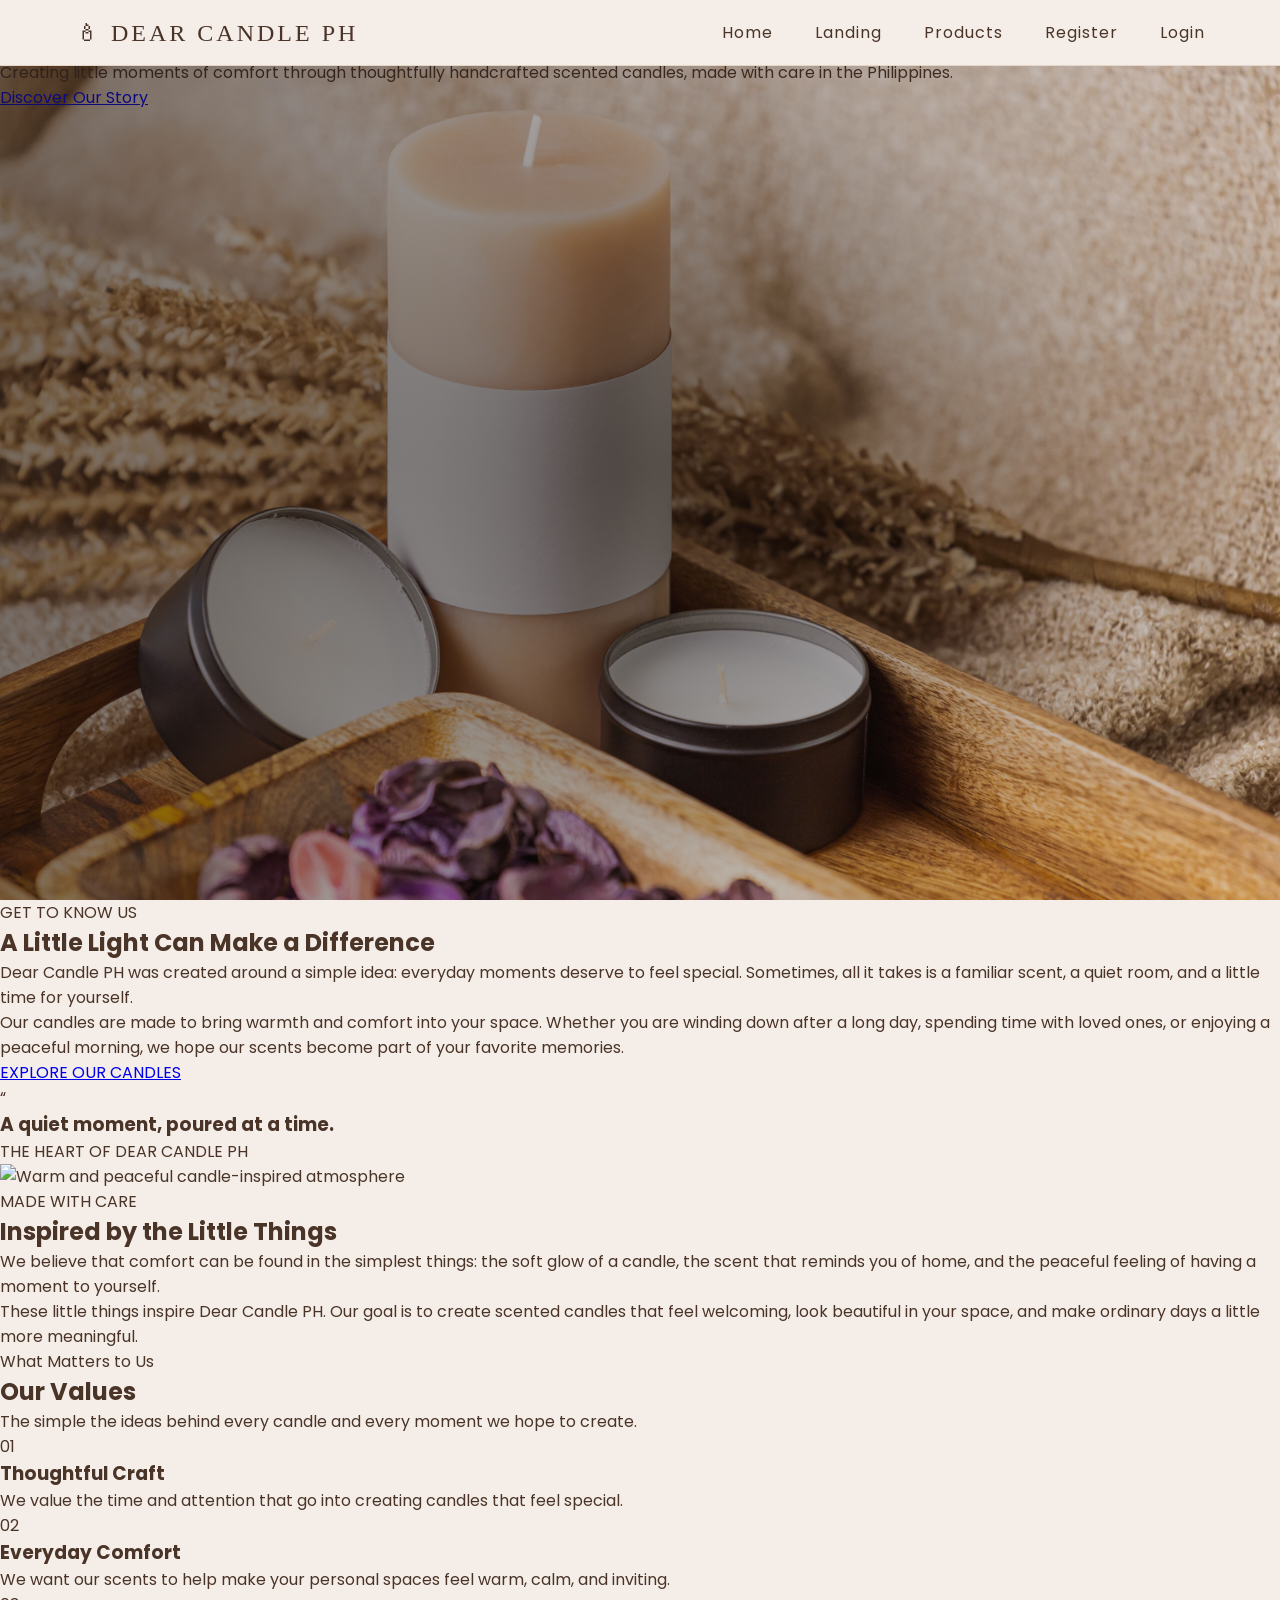
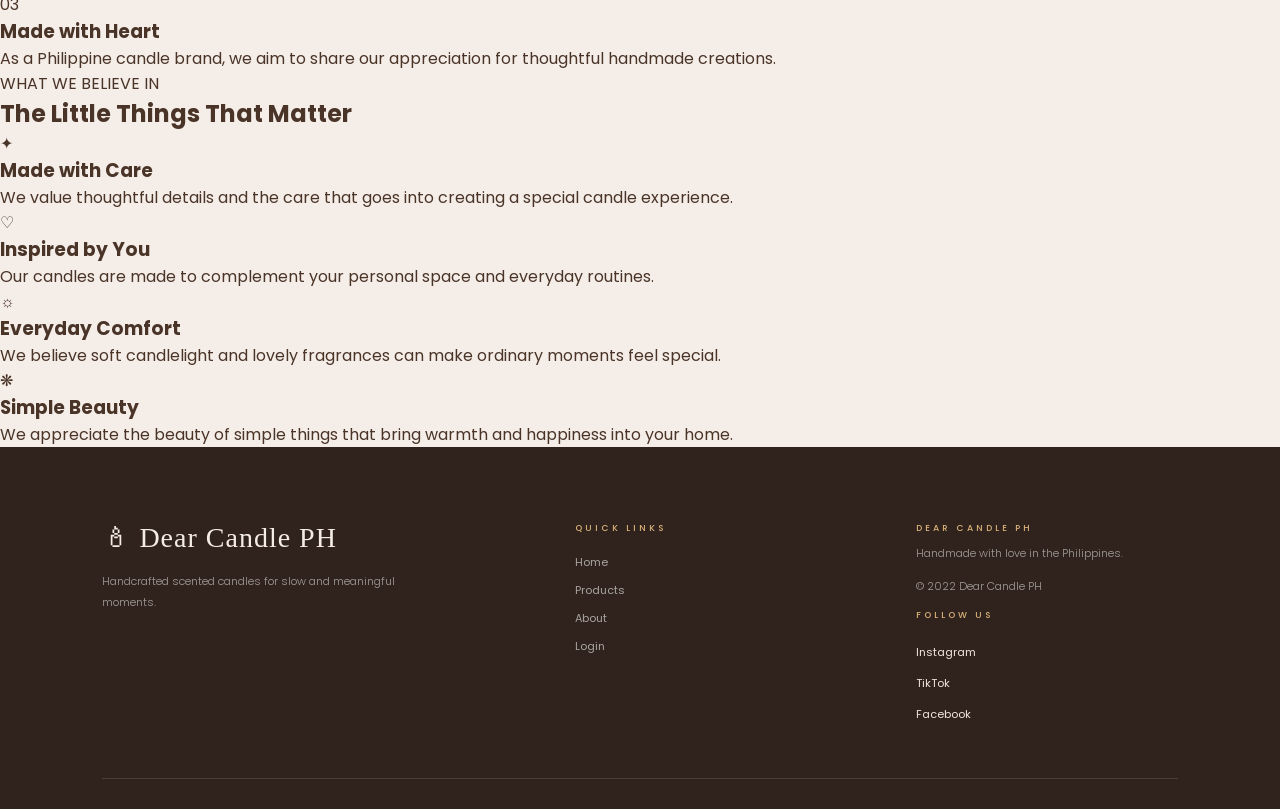
==== About Us.html @ 7822c7ef "copy paste landing css" ====
<!DOCTYPE html>
<html lang="en">
<head>
    <meta charset="UTF-8">
    <meta name="viewport" content="width=device-width, initial-scale=1.0">
    <title>ABOUT US - Dear Candle PH</title>
    <link rel="stylesheet" href="About.css">
    <link rel="preconnect" href="https://fonts.googleapis.com">
    <link rel="preconnect" href="https://fonts.gstatic.com" crossorigin>
    <link href="https://fonts.googleapis.com/css2?family=Playfair+Display:wght@400;500;700;800&family=Poppins:wght@300;400;500;600&display=swap" rel="stylesheet">
</head>
<body>
    <header>
        <div class="logo">
            <h2>🕯 DEAR CANDLE PH</h2>
        </div>

        <nav>
            <a href="Home.html">Home</a>
            <a href="Landing.html">Landing</a>
            <a href="Products.html">Products</a>
            <a href="Register.html">Register</a>
            <a href="LogIn.html">Login</a>
        </nav>
    </header>

    <main>
        <section class="landing">
            <div class="overlay"></div>

            <div class="landing-content">
                <p class="brand-label">OUR STORY · OUR CRAFT</p>
                <h1>More Than a Candle</h1>
                <div class="title-line"></div>
                <p class="hero-subtitle">
                    Creating little moments of comfort through thoughtfully
                    handcrafted scented candles, made with care in the Philippines.
                </p>
                <a href="#our-story" class="landing-btn">Discover Our Story</a>
            </div>
        </section>

        <section class="intro-section" id="our-story">
            <div class="intro-text">
                <p class="section-label">GET TO KNOW US</p>
                <h2>A Little Light Can Make a Difference</h2>
                <p>
                    Dear Candle PH was created around a simple idea: everyday
                    moments deserve to feel special. Sometimes, all it takes
                    is a familiar scent, a quiet room, and a little time for yourself.
                </p>
                <p>
                    Our candles are made to bring warmth and comfort into your
                    space. Whether you are winding down after a long day,
                    spending time with loved ones, or enjoying a peaceful
                    morning, we hope our scents become part of your favorite memories.
                </p>
                <a href="Products.html" class="text-btn">EXPLORE OUR CANDLES</a>
            </div>
            <div class="intro-quote">
                <span>“</span>
                <h3>A quiet moment, poured at a time.</h3>
                <p>THE HEART OF DEAR CANDLE PH</p>
            </div>
        </section>

        <section class="story-section">
            <div class="story-image">
                <img src="ss.jpg" alt="Warm and peaceful candle-inspired atmosphere">
            </div>

            <div class="story-text">
                <p class="section-label">MADE WITH CARE</p>
                <h2>Inspired by the Little Things</h2>
                <p>
                    We believe that comfort can be found in the simplest things:
                    the soft glow of a candle, the scent that reminds you of home,
                    and the peaceful feeling of having a moment to yourself.
                </p>
                <p>
                    These little things inspire Dear Candle PH. Our goal is to
                    create scented candles that feel welcoming, look beautiful
                    in your space, and make ordinary days a little more meaningful.
                </p>
            </div>
        </section>

        <section class="values-section">

            <div class="section-heading">
                <p class="section-label"> What Matters to Us</p>
            <h2>Our Values</h2>
                <p>
                    The simple the ideas behind every candle and every moment we hope to create.
                </p>
            </div>

            <div class="values-grid">
                <div class="value-card">
                    <span>01</span>
                    <h3>Thoughtful Craft</h3>
                    <p>
                        We value the time and attention that go into creating
                        candles that feel special.
                    </p>
                </div>

                <div class="value-card">
                    <span>02</span>
                    <h3>Everyday Comfort</h3>
                    <p>
                        We want our scents to help make your personal spaces
                        feel warm, calm, and inviting.
                    </p>
                </div>

                <div class="value-card">
                    <span>03</span>
                    <h3>Made with Heart</h3>
                    <p>
                        As a Philippine candle brand, we aim to share our
                        appreciation for thoughtful handmade creations.
                    </p>
                </div>
            </div>  
        </section>

        <section class="why-us">
            <div class="why-heading">
                <p class="section-label">WHAT WE BELIEVE IN</p>
                <h2>The Little Things That Matter</h2>
            </div>

            <div class="features">

                <div class="feature">
                    <div class="feature-icon">✦</div>
                        <h3>Made with Care</h3>
                        <p>We value thoughtful details and the care that goes into creating a special candle experience.</p>
                </div>

                <div class="feature">
                    <div class="feature-icon">♡</div>
                        <h3>Inspired by You</h3>
                        <p>Our candles are made to complement your personal space and everyday routines.</p>
                </div>

                <div class="feature">
                    <div class="feature-icon">☼</div>
                        <h3>Everyday Comfort</h3>
                        <p>We believe soft candlelight and lovely fragrances can make ordinary moments feel special.</p>
                </div>

                <div class="feature">
                    <div class="feature-icon">❋</div>
                        <h3>Simple Beauty</h3>
                        <p>We appreciate the beauty of simple things that bring warmth and happiness into your home.</p>
                </div>
            </div>
        </section>
    </main>

        <footer>
            
        <div class="footer-content">

            <div class="footer-brand">

                <h2>
                    🕯 Dear Candle PH
                </h2>

                <p>
                    Handcrafted scented candles
                    for slow and meaningful moments.
                </p>

            </div>

            <div class="footer-links">

                <h4>
                    QUICK LINKS
                </h4>

                <a href="Home.html">
                    Home
                </a>

                <a href="Products.html">
                    Products
                </a>

                <a href="About Us.html">
                    About
                </a>

                <a href="LogIn.html">
                    Login
                </a>

            </div>

            <div class="footer-contact">
                <h4>
                    DEAR CANDLE PH
                </h4>

                <p>
                    Handmade with love in the Philippines.
                </p>

                <p>
                    © 2022 Dear Candle PH
                </p>

                <div class="footer-social">

                    <h4>FOLLOW US</h4>
                    <a href="https://www.instagram.com/" target="_blank" rel="noopener noreferrer">Instagram</a>
                    <a href="https://www.tiktok.com/" target="_blank" rel="noopener noreferrer">TikTok</a>
                    <a href="https://www.facebook.com/" target="_blank" rel="noopener noreferrer">Facebook</a>
                </div>
            </div>
        </div>
    </footer>
</body>
</html>
---- About.css ----
* {
    margin: 0;
    padding: 0;
    box-sizing: border-box;
}

html {
    scroll-behavior: smooth;
}

body {
    font-family: "Poppins", sans-serif;
    background: #F5EEE8;
    color: #4A3428;
}

img {
    max-width: 100%;
    display: block;
}

.landing {
    position: relative;
    height: 100vh;
    min-height: 700px;
    background-image: url("BGLAND.jpg");
    background-size: cover;
    background-position: center;
    background-repeat: no-repeat;
    overflow: clip;
}

.overlay {
    position: absolute;
    inset: 0;
    background:
        linear-gradient(
            90deg,
            rgba(25,18,14,.55),
            rgba(25,18,14,.25),
            rgba(25,18,14,.12)
        ),
        radial-gradient(
            ellipse 55% 65% at 50% 52%,
            rgba(20,14,11,.45) 0%,
            rgba(20,14,11,.25) 40%,
            rgba(20,14,11,.08) 70%,
            transparent 100%
        );
    z-index: 1;
}


header {
    position: fixed;
    top: 0;
    left: 0;
    width: 100%;
    padding: 20px 75px;
    display: flex;
    justify-content: space-between;
    align-items: center;
    z-index: 1000;
    background: #F5EEE8;
    border-bottom: 1px solid #E5D6C8;
}

header .logo h2 {
    color: #4A3428;
}

header .logo span {
    color: #765238;
}

header nav a {
    color: #4A3428;
}

header nav a:hover {
    color: #A67C52;
}

header nav a::after {
    background: #A67C52;
}

.logo {
    display: flex;
    flex-direction: column;
    align-items: flex-start;
    color: #F5EDE4;
    cursor: pointer;
    transition:
        color .4s ease,
        transform .4s ease,
        text-shadow .4s ease;
}

.logo:hover {
    color: #F8E8D2;
    transform: translateY(-1px);
    text-shadow: 0 0 20px rgba(255,215,140,.45);
}

.logo h2 {
    font-family: "Playfair", serif;
    font-size: 24px;
    font-weight: 400;
    letter-spacing: 3px;
    line-height: 1;
    text-transform: uppercase;
}

nav {
    display: flex;
    gap: 42px;
    position: relative;
}

nav a {
    position: relative;
    text-decoration: none;
    color: #FFFDFB;
    font-size: 16px;
    letter-spacing: 1px;
    transition:
        color .35s ease,
        text-shadow .35s ease;
}


nav a::after {
    content: "";
    position: absolute;
    left: 50%;
    bottom: -8px;
    width: 0;
    height: 3px;
    background: linear-gradient(
        to right,
        #D8B07A,
        #F6E7C9,
        #D8B07A
    );
    transform: translateX(-50%);
    transition: width 0.35s ease;
    box-shadow:
        0 0 6px rgba(255, 220, 170, 0.7),
        0 0 12px rgba(255, 220, 170, 0.35);
}



















footer {
    background: #30231D;
    color: #F5EDE4;
    padding: 75px 8% 30px;
}

.footer-content {
    max-width: 1150px;
    margin: 0 auto;
    display: grid;
    grid-template-columns: 1.5fr 1fr 1fr;
    gap: 80px;
    padding-bottom: 55px;
    border-bottom: 1px solid rgba(255,255,255,.12);
}

.footer-brand h2 {
    font-family: "Playfair", serif;
    font-size: 28px;
    font-weight: 500;
    letter-spacing: 1px;
    margin-bottom: 17px;
}

.footer-brand p,
.footer-contact p {
    max-width: 330px;
    color: rgba(255,255,255,.55);
    font-size: 11px;
    font-weight: 300;
    line-height: 1.9;
}

.footer-links {
    display: flex;
    flex-direction: column;
    gap: 11px;
}

.footer-links h4,
.footer-contact h4 {
    font-size: 9px;
    font-weight: 500;
    letter-spacing: 3px;
    color: #D8B07A;
    margin-bottom: 8px;
}

.footer-links a {
    width: fit-content;
    color: rgba(255,255,255,.58);
    font-size: 11px;
    text-decoration: none;
    transition:
        color .3s ease,
        transform .3s ease;
}

.footer-links a:hover {
    color: #F5EDE4;
    transform: translateX(4px);
}

.footer-contact p {
    margin-bottom: 12px;
}

.footer-contact p:last-child {
    margin-top: 25px;
    color: rgba(255,255,255,.28);
    font-size: 9px;
    letter-spacing: 1px;
}

.footer-social {
    display: flex;
    flex-direction: column;
    gap: 14px;
}

.footer-social h4 {
    font-size: 9px;
    font-weight: 500;
    letter-spacing: 3px;
    color: #D8B07A;
    margin-bottom: 8px;
}

.footer-social a {
    color: rgba(255,255,255,.58);
    font-size: 11px;
    text-decoration: none;
    transition: color .3s ease;
}

.footer-social a:hover {
    color: #F5EDE4;
}

.footer-container {
    display: flex;
    justify-content: space-between;
    align-items: flex-start;
    flex-wrap: wrap;
    gap: 70px;
}

.footer-social {
    display: flex;
    flex-direction: column;
    gap: 14px;
}

.footer-social h4 {
    font-size: 9px;
    font-weight: 500;
    letter-spacing: 3px;
    color: #D8B07A;
    margin-bottom: 8px;
}

.footer-social a {
    color: #EFE5DC;
    text-decoration: none;
    font-size: 11px;
    transition: color .3s ease;
}

.footer-social a:hover {
    color: #D7A56D;
}
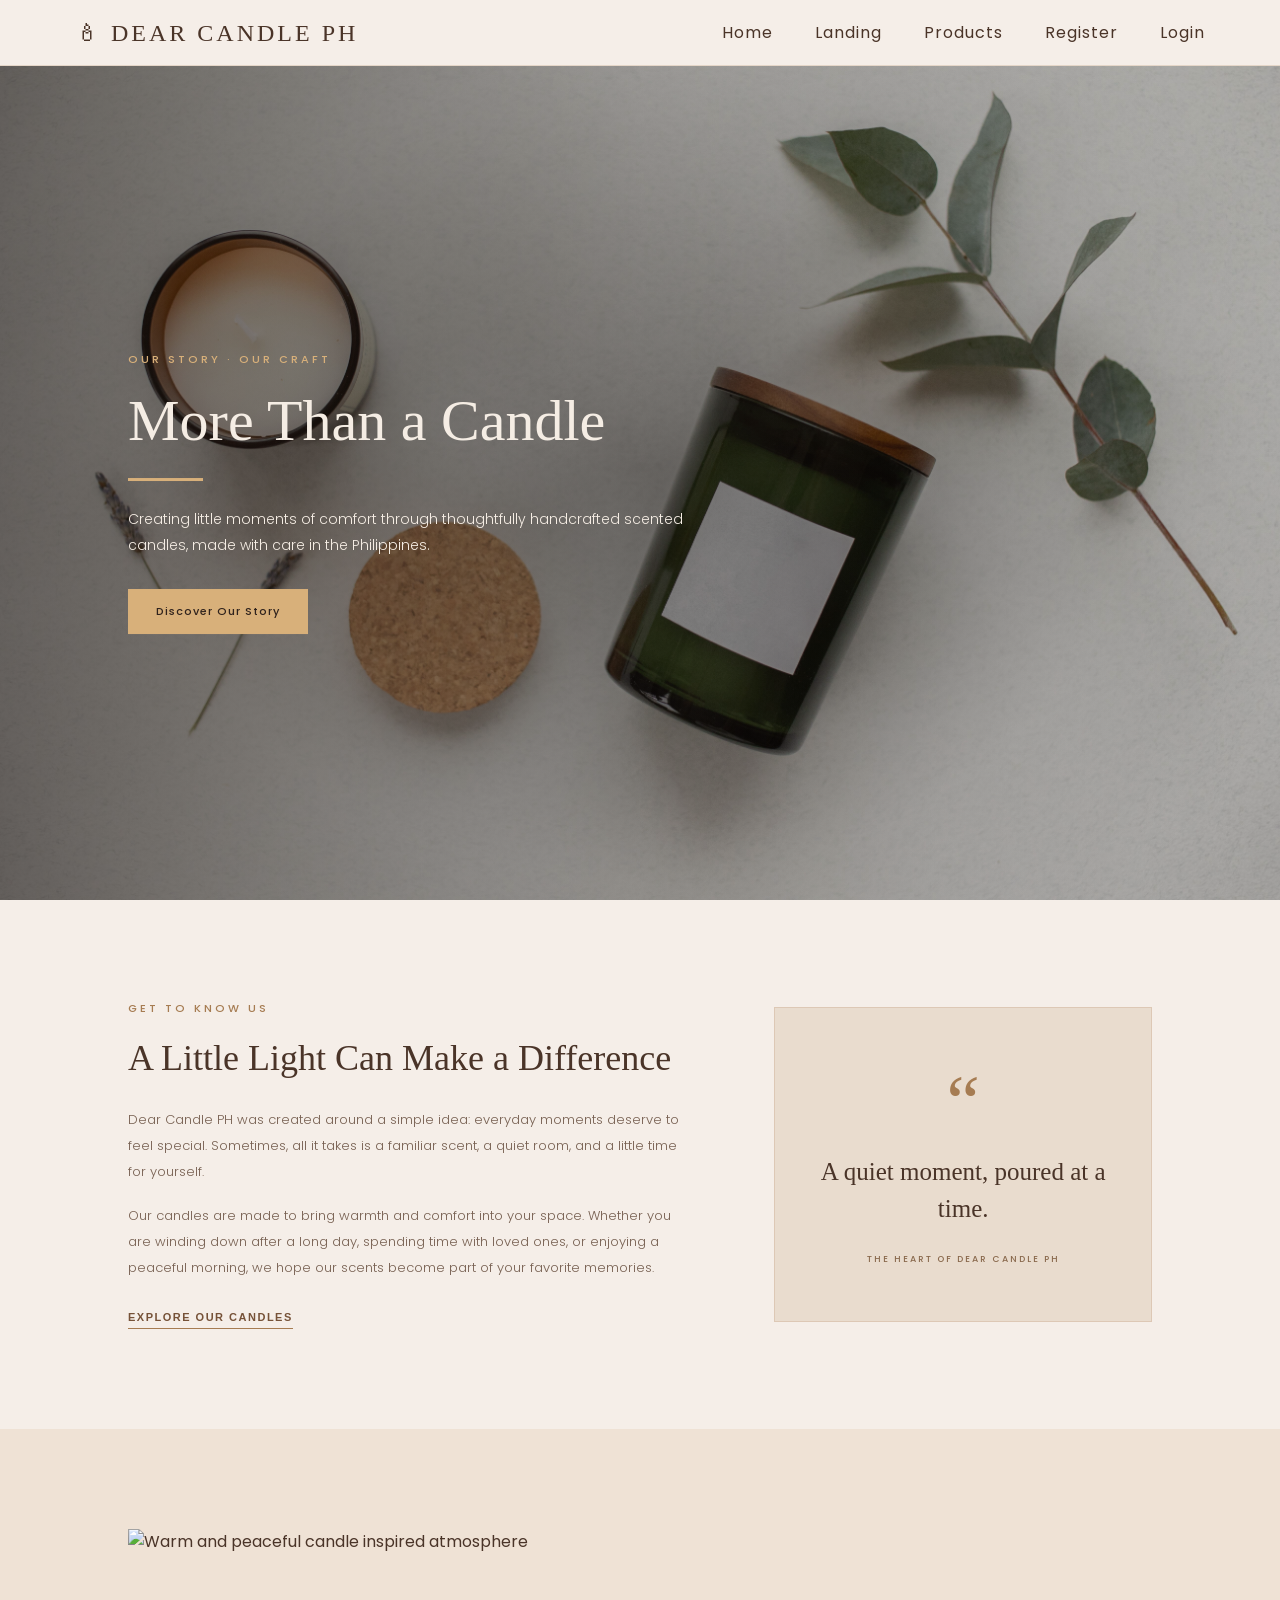
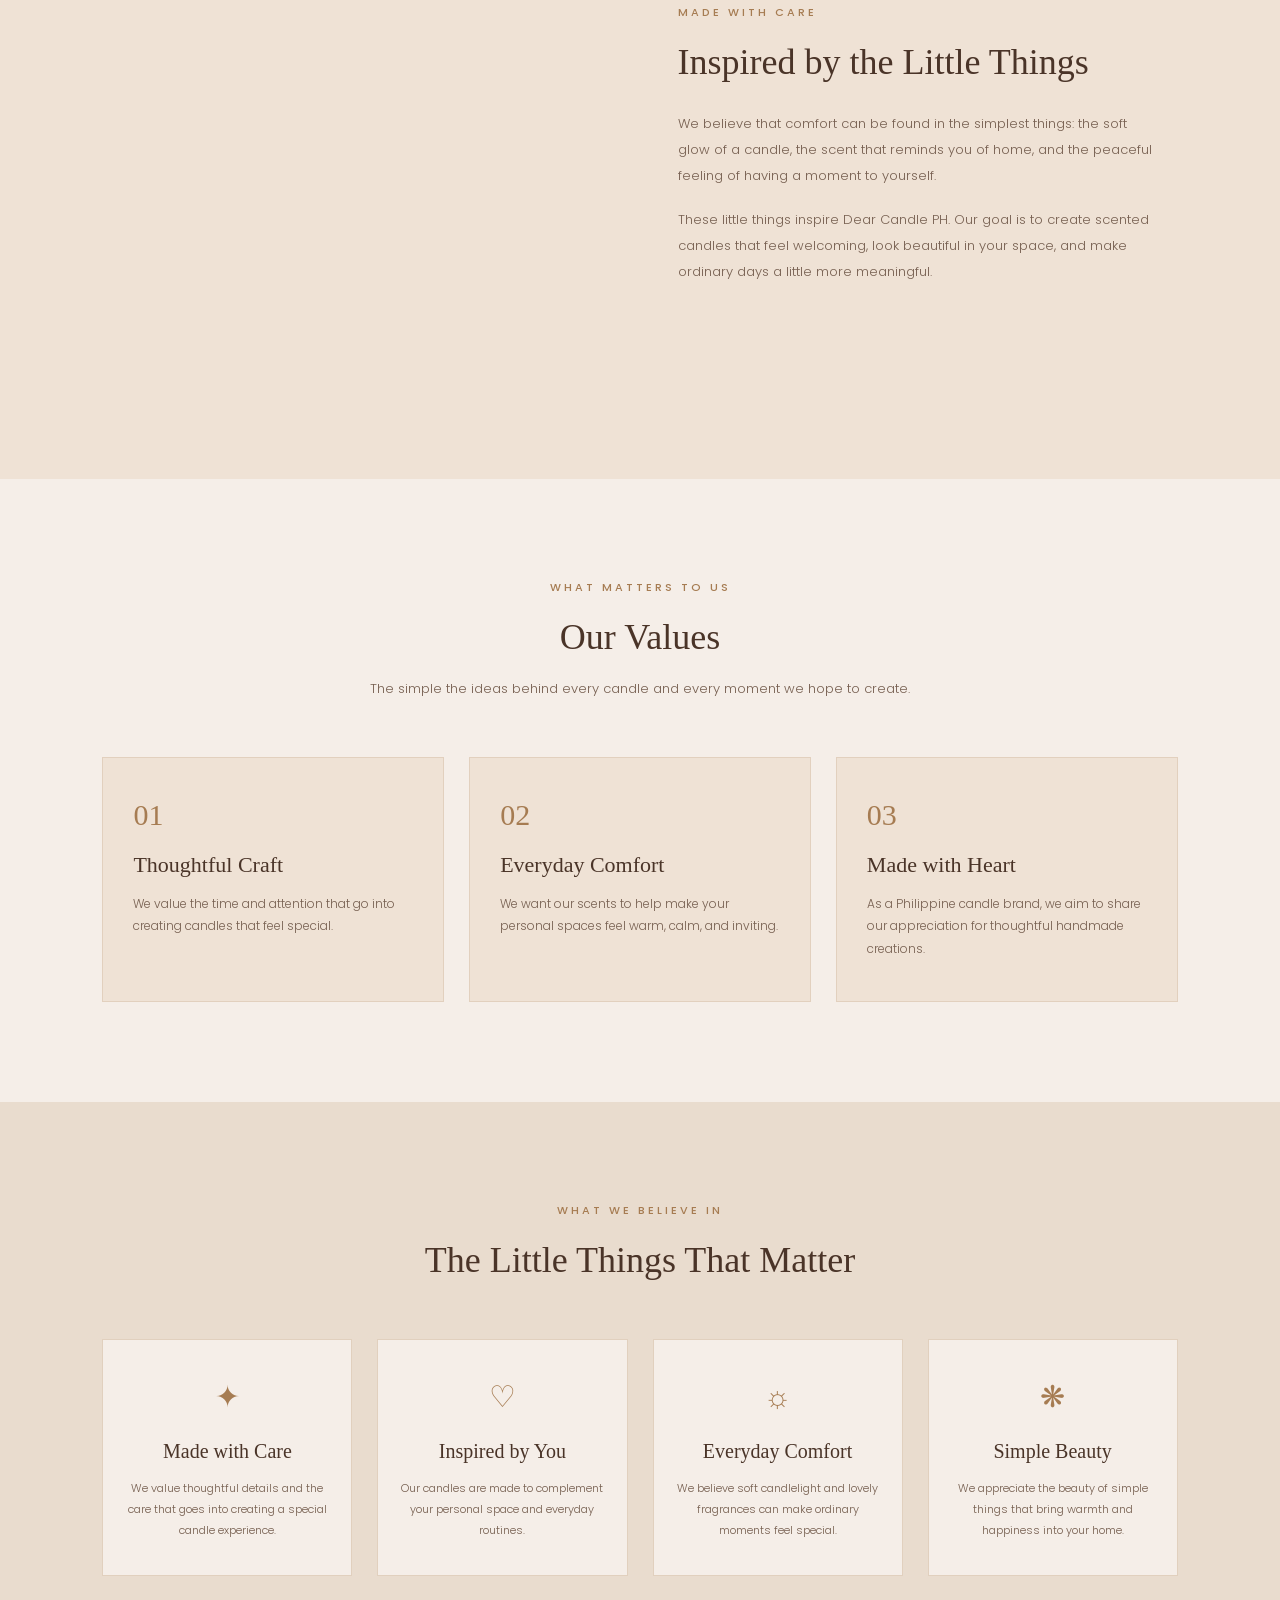
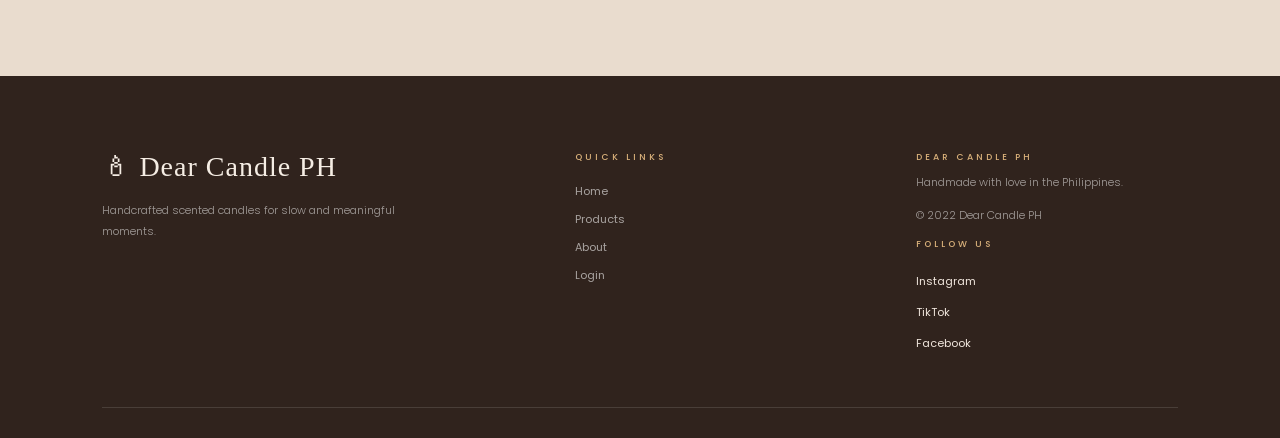
==== commit 562cba1d: "new css style" ====
--- a/About Us.html
+++ b/About Us.html
@@ -66,7 +66,7 @@
 
         <section class="story-section">
             <div class="story-image">
-                <img src="ss.jpg" alt="Warm and peaceful candle-inspired atmosphere">
+                <img src="ABOUTSTORY.jpg" alt="Warm and peaceful candle inspired atmosphere">
             </div>
 
             <div class="story-text">
--- a/About.css
+++ b/About.css
@@ -23,7 +23,7 @@
     position: relative;
     height: 100vh;
     min-height: 700px;
-    background-image: url("BGLAND.jpg");
+    background-image: url("ABOUTBG.jpg");
     background-size: cover;
     background-position: center;
     background-repeat: no-repeat;
@@ -150,23 +150,304 @@
         0 0 12px rgba(255, 220, 170, 0.35);
 }
 
-
-
-
-
-
-
-
-
-
-
-
-
-
-
-
-
-
+.landing-content {
+    position: absolute;
+    top: 50%;
+    left: 10%;
+    transform: translateY(-35%);
+    max-width: 650px;
+    color: #F5EDE4;
+    z-index: 2;
+}
+
+.brand-label,
+.section-label {
+    color: #A67C52;
+    font-size: 11px;
+    font-weight: 500;
+    letter-spacing: 3px;
+    margin-bottom: 18px;
+    text-transform: uppercase;
+}
+
+.landing-content .brand-label {
+    color: #D8B07A;
+}
+
+.landing-content h1 {
+    font-family: "Playfair Display", serif;
+    font-size: 58px;
+    font-weight: 500;
+    line-height: 1.2;
+    margin-bottom: 22px;
+}
+
+.title-line {
+    width: 75px;
+    height: 3px;
+    background: #D8B07A;
+    margin-bottom: 25px;
+}
+
+.hero-subtitle {
+    max-width: 560px;
+    color: #F5EDE4;
+    font-size: 14px;
+    font-weight: 300;
+    line-height: 1.9;
+    margin-bottom: 30px;
+}
+
+.landing-btn {
+    display: inline-block;
+    padding: 13px 27px;
+    background: #D8B07A;
+    color: #30231D;
+    border: 1px solid #D8B07A;
+    text-decoration: none;
+    font-size: 11px;
+    font-weight: 500;
+    letter-spacing: 1px;
+    transition: background .3s ease, color .3s ease;
+}
+
+.landing-btn:hover {
+    background: transparent;
+    color: #F5EDE4;
+}
+
+.intro-section {
+    padding: 100px 10%;
+    display: grid;
+    grid-template-columns: 1.2fr .8fr;
+    align-items: center;
+    gap: 80px;
+    background: #F5EEE8;
+}
+
+.intro-text h2,
+.story-text h2,
+.section-heading h2,
+.why-heading h2 {
+    font-family: "Playfair Display", serif;
+    color: #4A3428;
+    font-size: 36px;
+    font-weight: 500;
+    line-height: 1.3;
+    margin-bottom: 25px;
+}
+
+.intro-text p:not(.section-label),
+.story-text p:not(.section-label),
+.section-heading > p:not(.section-label) {
+    color: #765F50;
+    font-size: 13px;
+    font-weight: 300;
+    line-height: 2;
+    margin-bottom: 18px;
+}
+
+.text-btn {
+    display: inline-block;
+    margin-top: 12px;
+    color: #765238;
+    font-size: 11px;
+    font-weight: 600;
+    letter-spacing: 1.5px;
+    text-decoration: none;
+    border-bottom: 1px solid #A67C52;
+    padding-bottom: 5px;
+}
+
+.text-btn:hover {
+    color: #A67C52;
+}
+
+.intro-quote {
+    background: #E9DCCE;
+    padding: 55px 40px;
+    text-align: center;
+    border: 1px solid #DDC8B5;
+}
+
+.intro-quote span {
+    display: block;
+    font-family: "Playfair Display", serif;
+    color: #A67C52;
+    font-size: 75px;
+    line-height: 1;
+}
+
+.intro-quote h3 {
+    font-family: "Playfair Display", serif;
+    color: #4A3428;
+    font-size: 25px;
+    font-weight: 500;
+    line-height: 1.5;
+    margin: 15px 0 25px;
+}
+
+.intro-quote p {
+    color: #8A6A4E;
+    font-size: 9px;
+    font-weight: 500;
+    letter-spacing: 2px;
+}
+
+.story-section {
+    padding: 100px 10%;
+    display: grid;
+    grid-template-columns: 1fr 1fr;
+    align-items: center;
+    gap: 75px;
+    background: #EFE2D5;
+}
+
+.story-image {
+    width: 100%;
+    height: 450px;
+    overflow: hidden;
+}
+
+.story-image img {
+    width: 100%;
+    height: 100%;
+    object-fit: cover;
+}
+
+.story-text h2 {
+    margin-bottom: 25px;
+}
+
+.values-section {
+    padding: 100px 8%;
+    background: #F5EEE8;
+}
+
+.section-heading {
+    max-width: 650px;
+    margin: 0 auto 55px;
+    text-align: center;
+}
+
+.section-heading h2 {
+    margin-bottom: 15px;
+}
+
+.section-heading > p:not(.section-label) {
+    margin-bottom: 0;
+}
+
+.values-grid {
+    display: grid;
+    grid-template-columns: repeat(3, 1fr);
+    gap: 25px;
+    max-width: 1150px;
+    margin: 0 auto;
+}
+
+.value-card {
+    padding: 40px 30px;
+    background: #EFE2D5;
+    border: 1px solid #E2D0BE;
+}
+
+.value-card span {
+    display: block;
+    color: #A67C52;
+    font-family: "Playfair Display", serif;
+    font-size: 30px;
+    margin-bottom: 20px;
+}
+
+.value-card h3 {
+    font-family: "Playfair Display", serif;
+    color: #4A3428;
+    font-size: 22px;
+    font-weight: 500;
+    margin-bottom: 15px;
+}
+
+.value-card p {
+    color: #765F50;
+    font-size: 12px;
+    font-weight: 300;
+    line-height: 1.9;
+}
+
+.why-us {
+    padding: 100px 8%;
+    background: #E9DCCE;
+}
+
+.why-heading {
+    text-align: center;
+    margin-bottom: 55px;
+}
+
+.why-heading h2 {
+    margin-bottom: 0;
+}
+
+.features {
+    display: grid;
+    grid-template-columns: repeat(4, 1fr);
+    gap: 25px;
+    max-width: 1200px;
+    margin: 0 auto;
+}
+
+.feature {
+    padding: 35px 22px;
+    text-align: center;
+    background: #F5EEE8;
+    border: 1px solid #E1D0BE;
+}
+
+.feature-icon {
+    color: #A67C52;
+    font-size: 30px;
+    margin-bottom: 20px;
+}
+
+.feature h3 {
+    font-family: "Playfair Display", serif;
+    color: #4A3428;
+    font-size: 20px;
+    font-weight: 500;
+    margin-bottom: 15px;
+}
+
+.feature p {
+    color: #765F50;
+    font-size: 11px;
+    font-weight: 300;
+    line-height: 1.9;
+}
+
+.logo {
+    cursor: default;
+    transition: none;
+}
+
+.logo:hover {
+    color: inherit;
+    transform: none;
+    text-shadow: none;
+}
+
+.footer-links a:hover {
+    color: #F5EDE4;
+    transform: none;
+}
+
+.footer-social a:hover {
+    color: #EFE5DC;
+}
+
+nav a:hover {
+    color: #A67C52;
+}
 
 footer {
     background: #30231D;
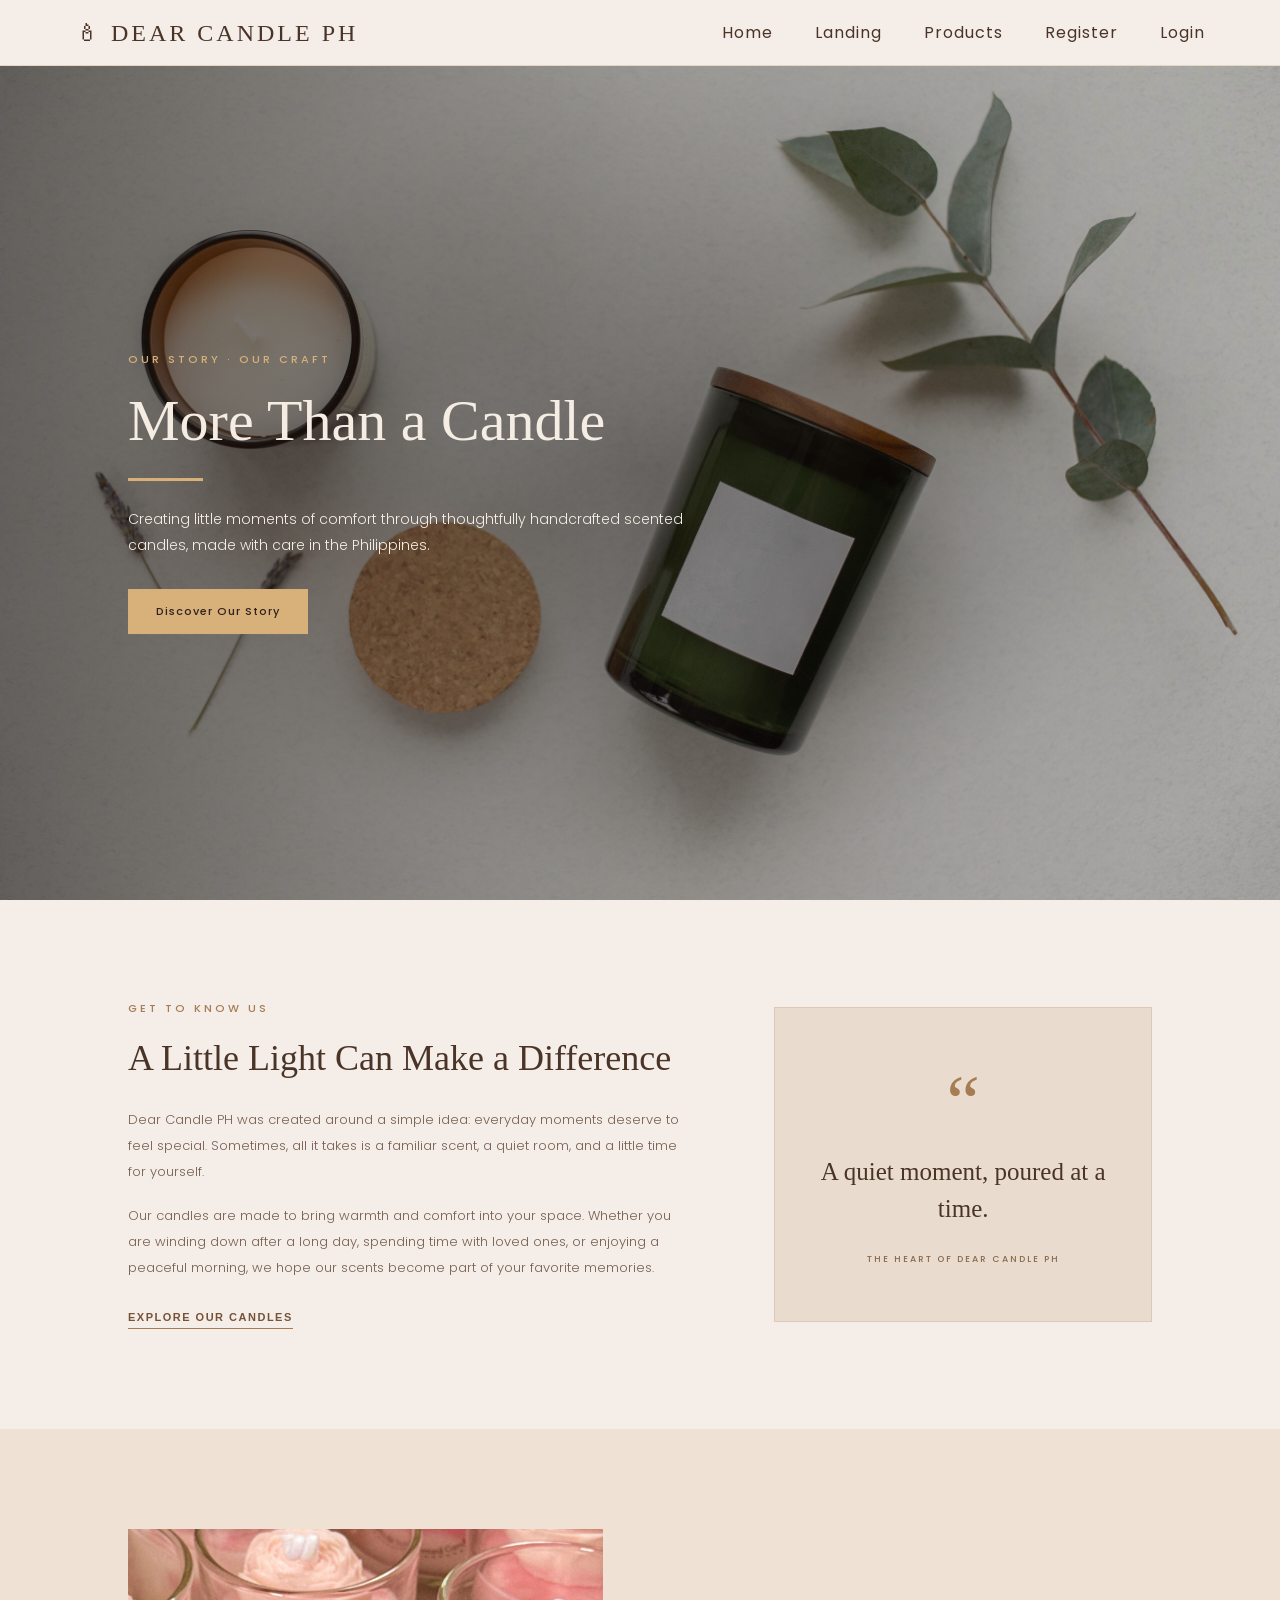
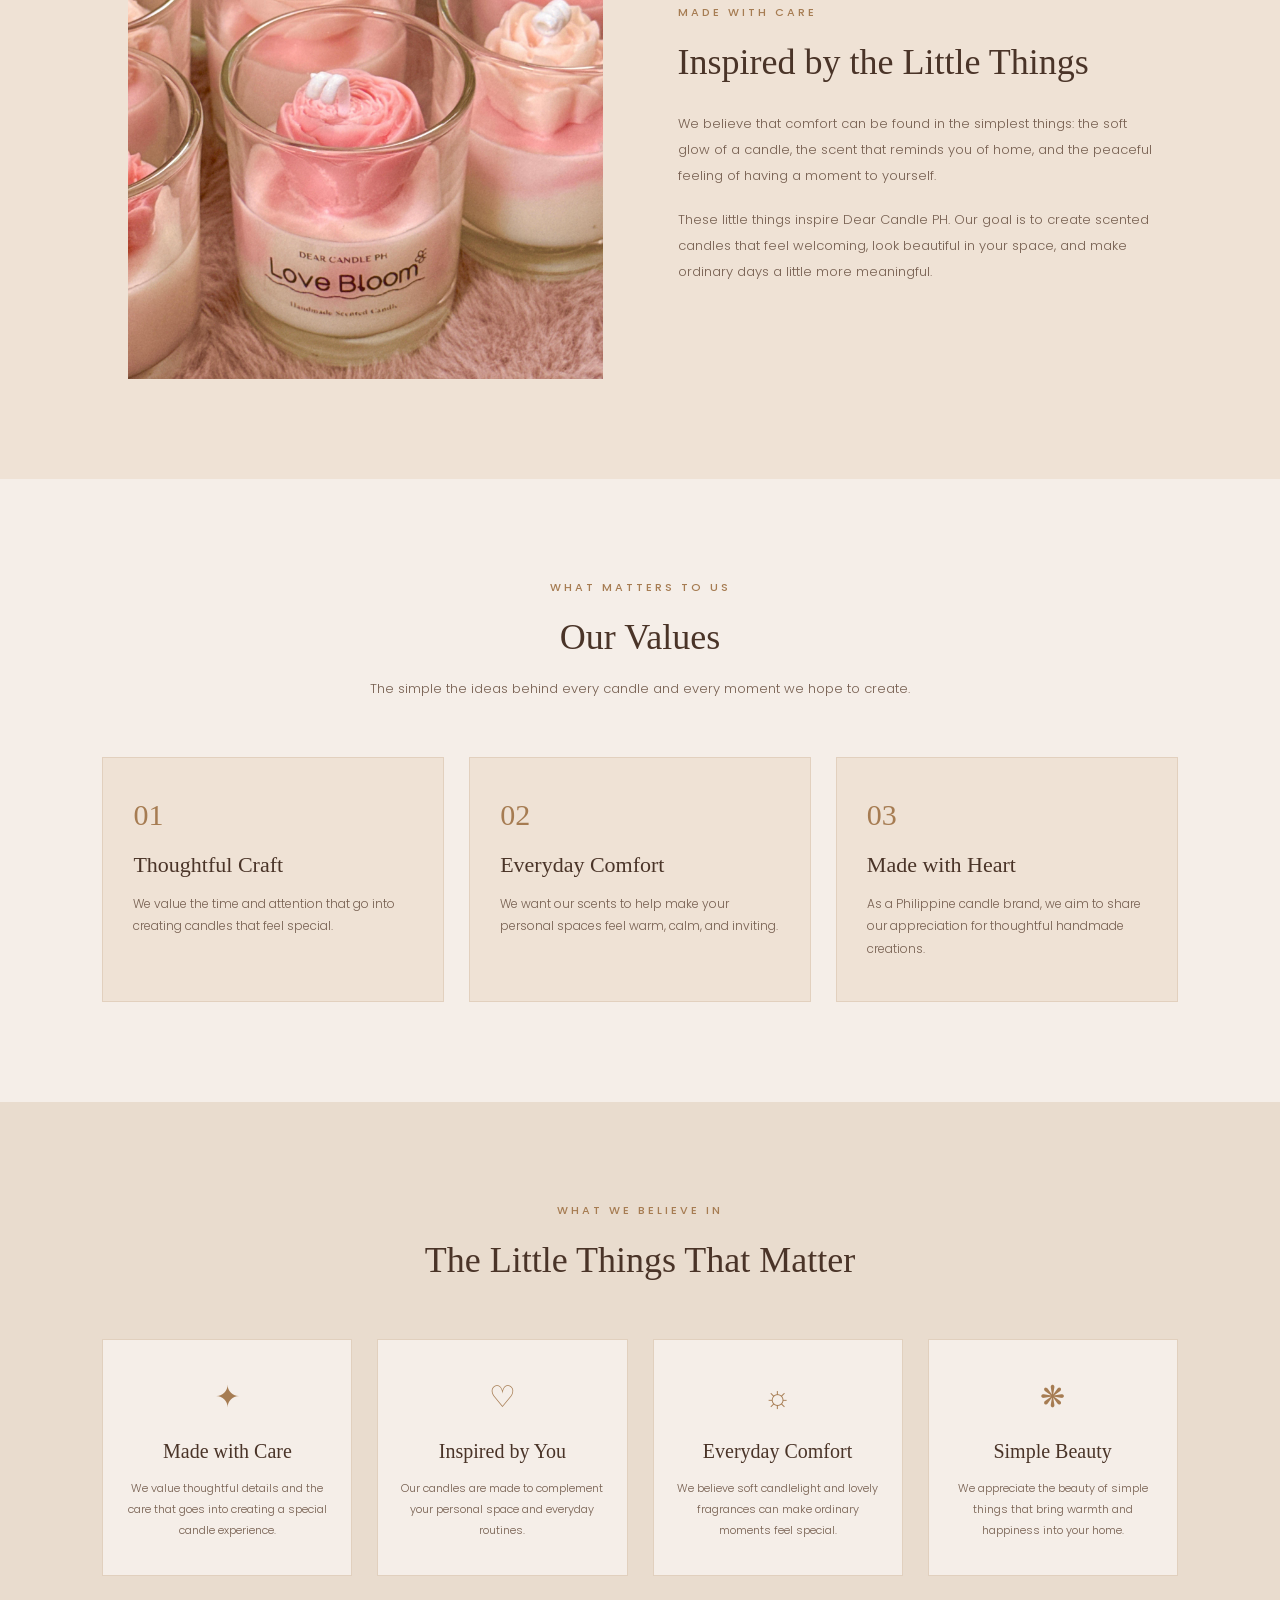
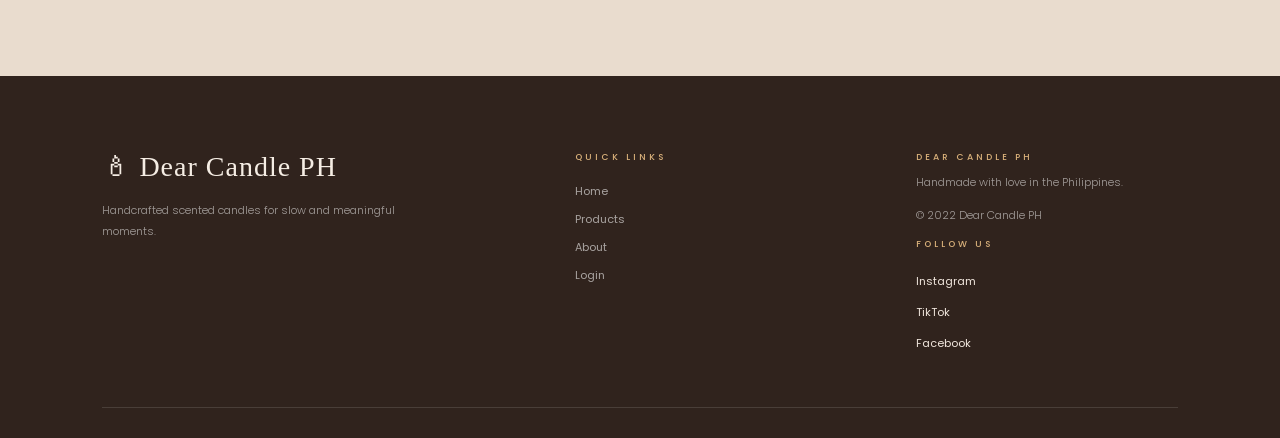
==== commit 603e4231: "new img" ====
--- a/About Us.html
+++ b/About Us.html
@@ -66,7 +66,7 @@
 
         <section class="story-section">
             <div class="story-image">
-                <img src="ABOUTSTORY.jpg" alt="Warm and peaceful candle inspired atmosphere">
+                <img src="ABSTORY.jpg" alt="Warm and peaceful candle inspired atmosphere">
             </div>
 
             <div class="story-text">
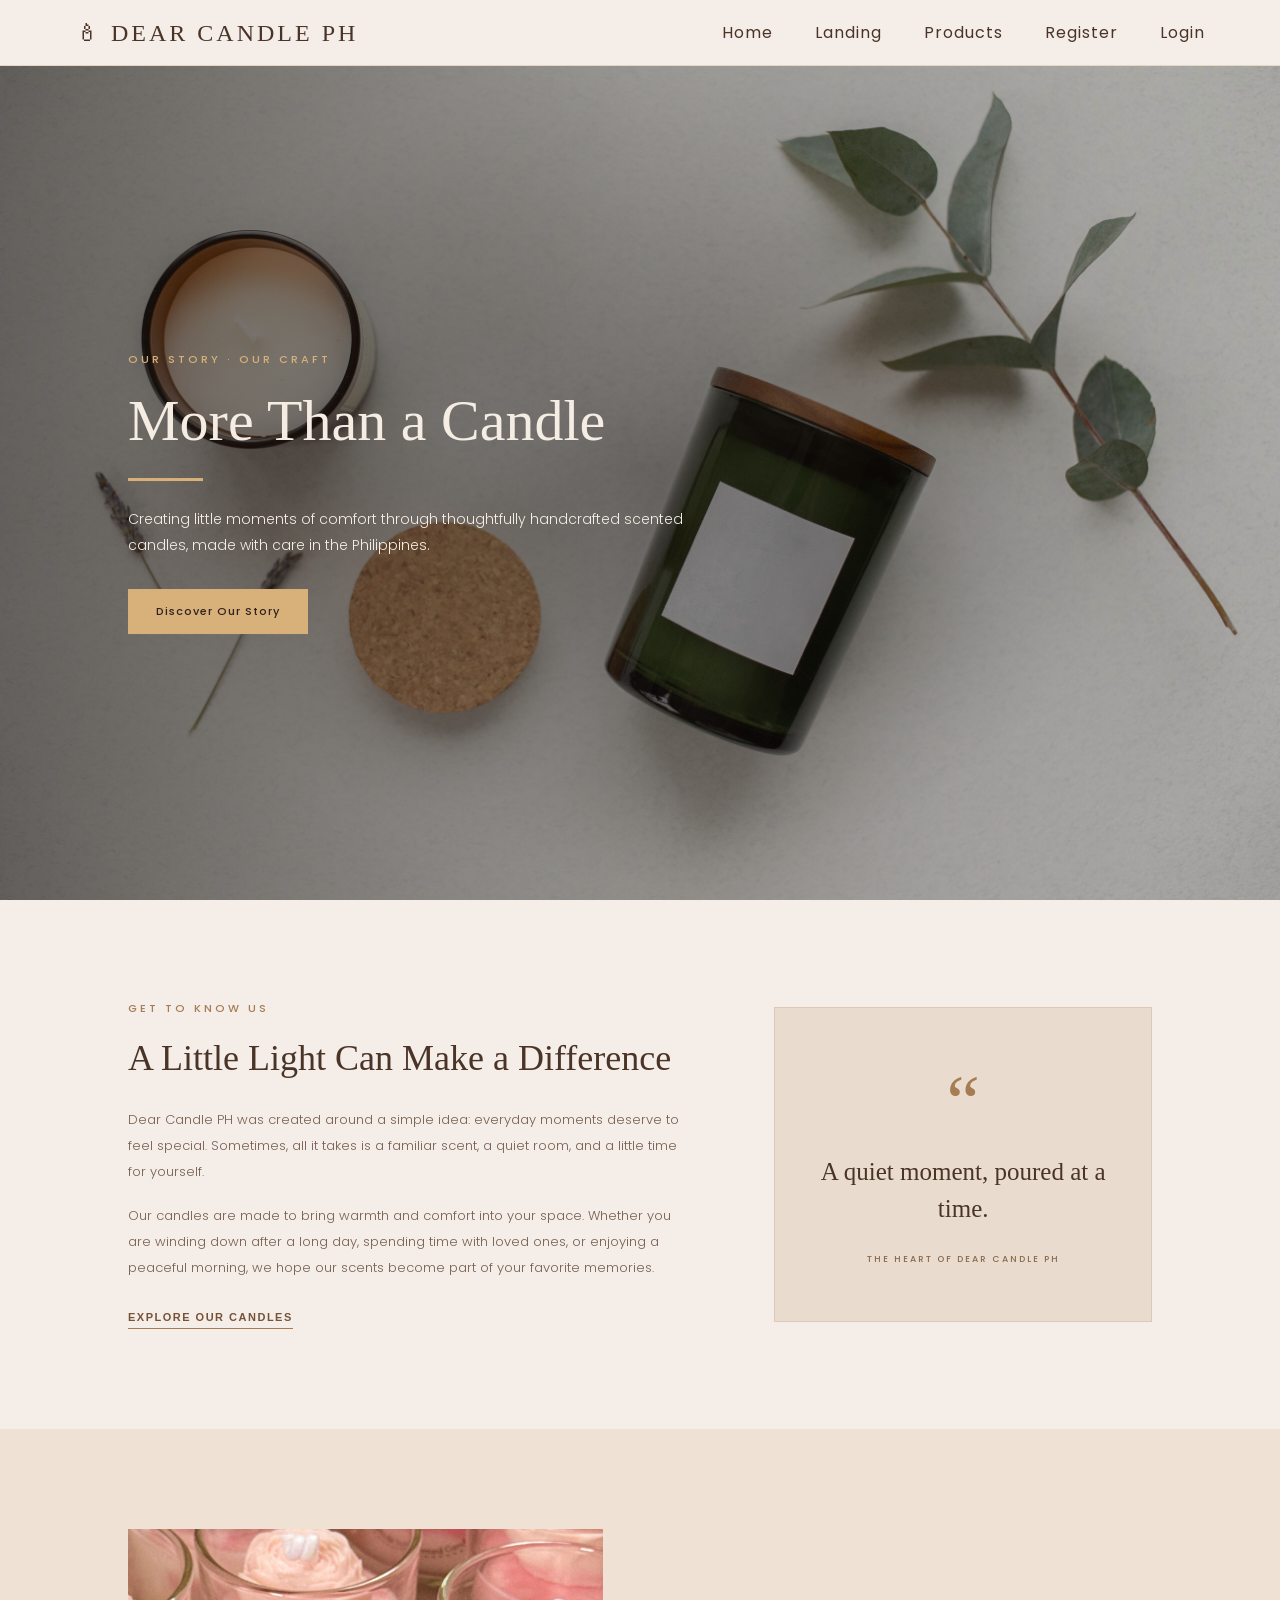
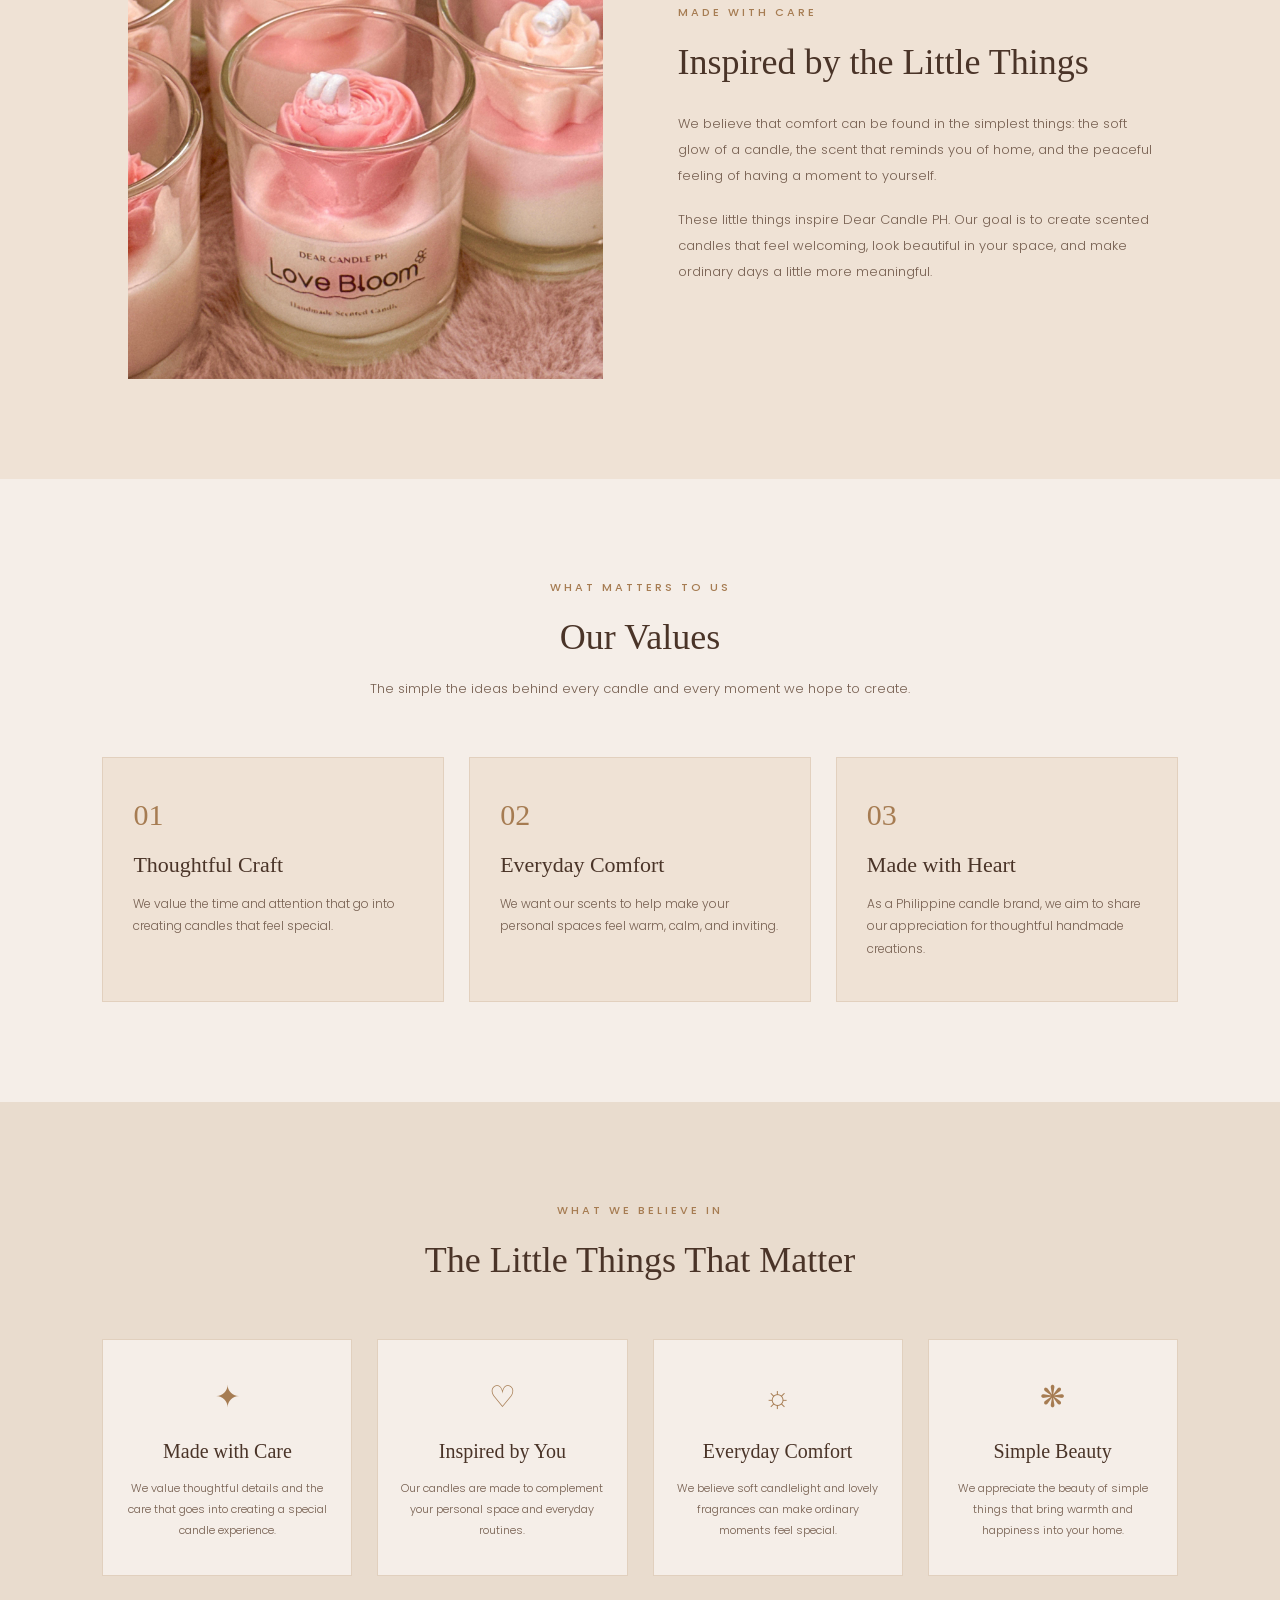
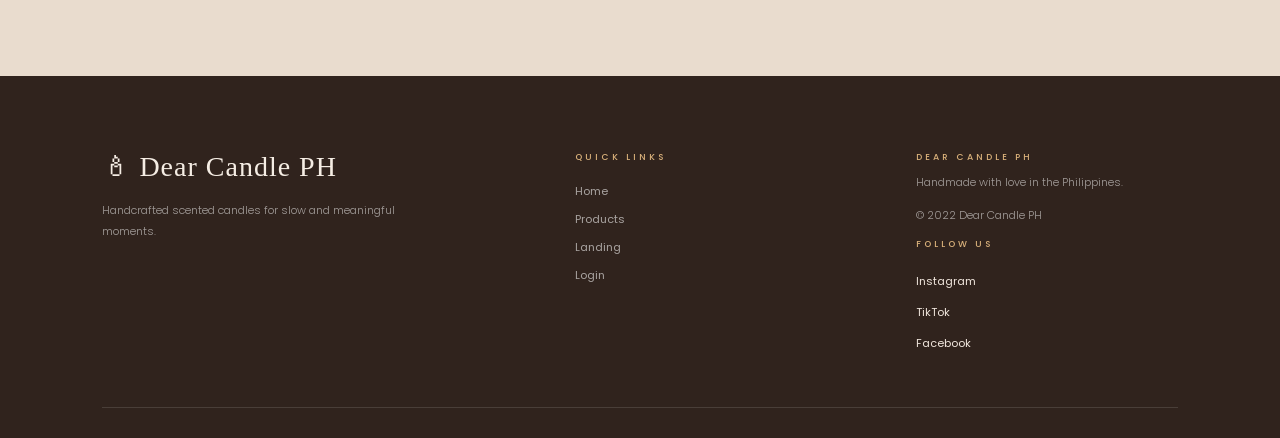
==== commit c5fc7739: "footer links fixed" ====
--- a/About Us.html
+++ b/About Us.html
@@ -191,8 +191,8 @@
                     Products
                 </a>
 
-                <a href="About Us.html">
-                    About
+                <a href="Landing.html">
+                    Landing
                 </a>
 
                 <a href="LogIn.html">
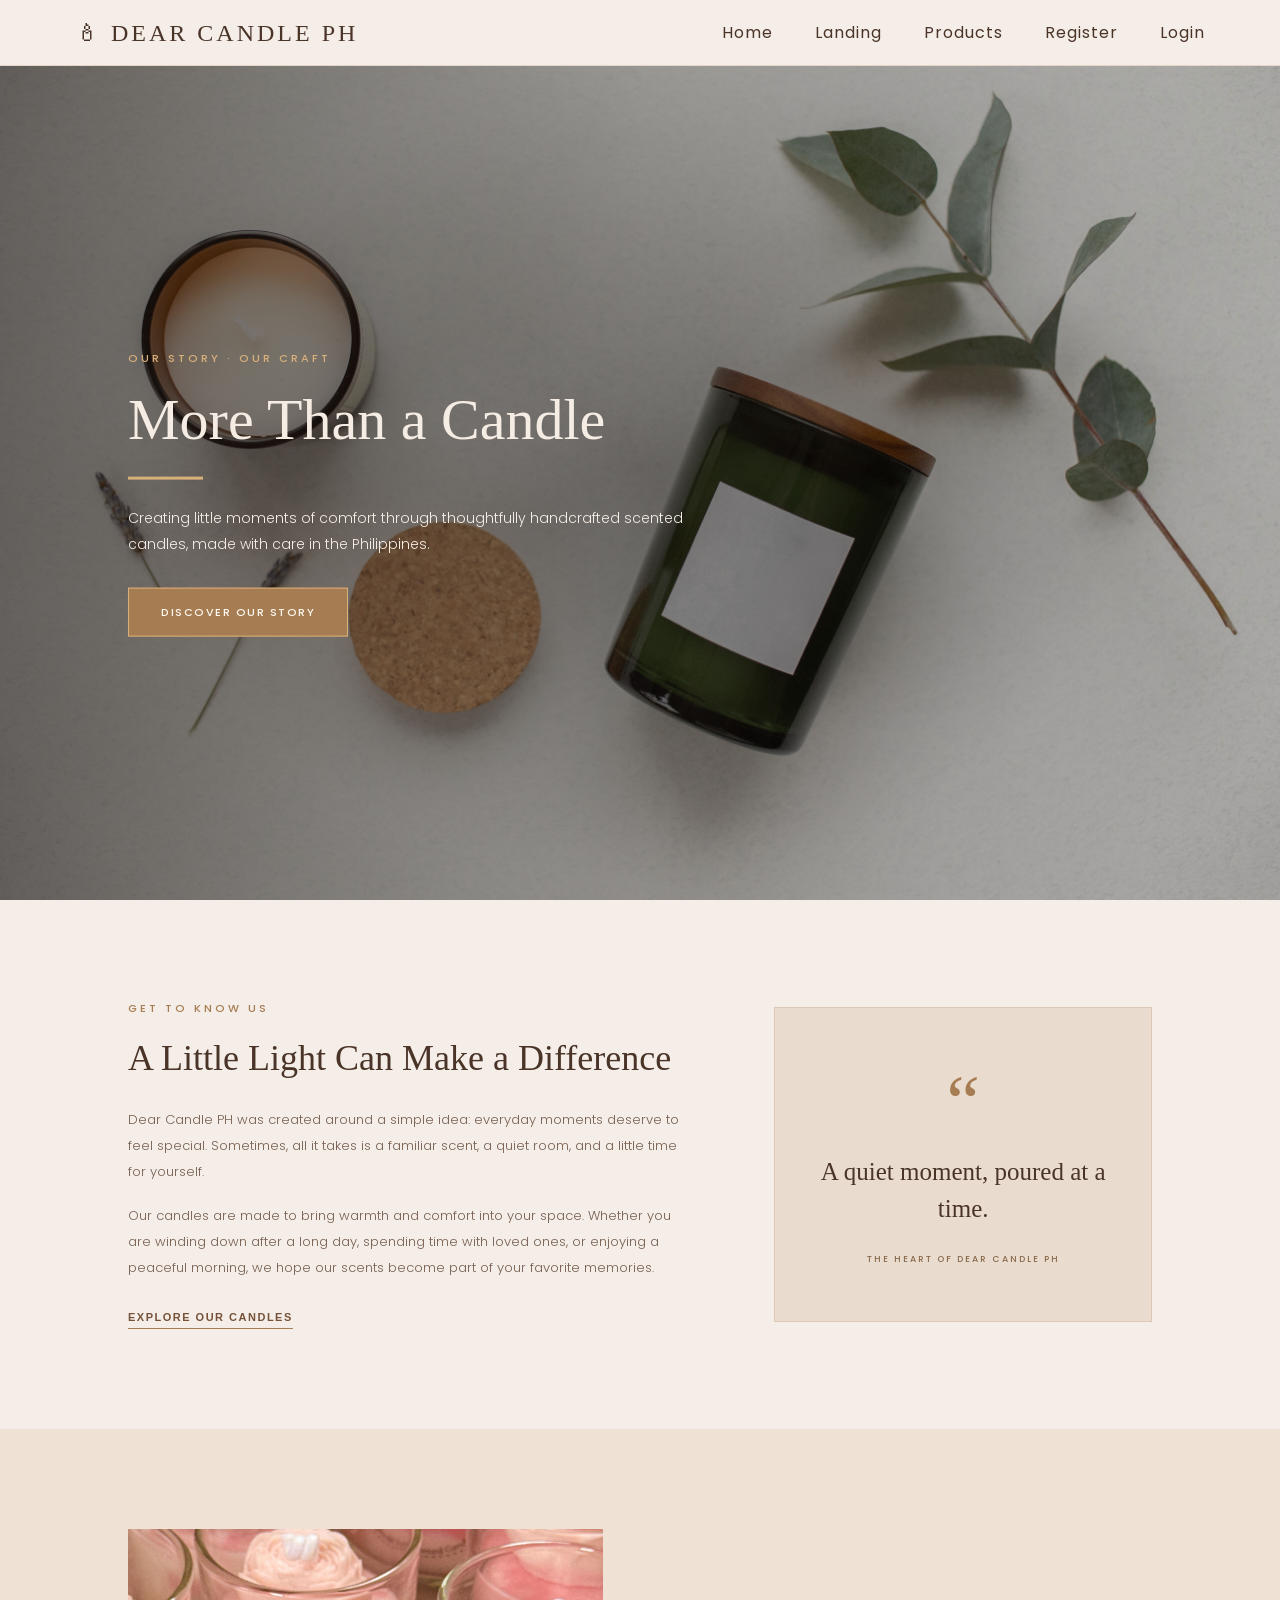
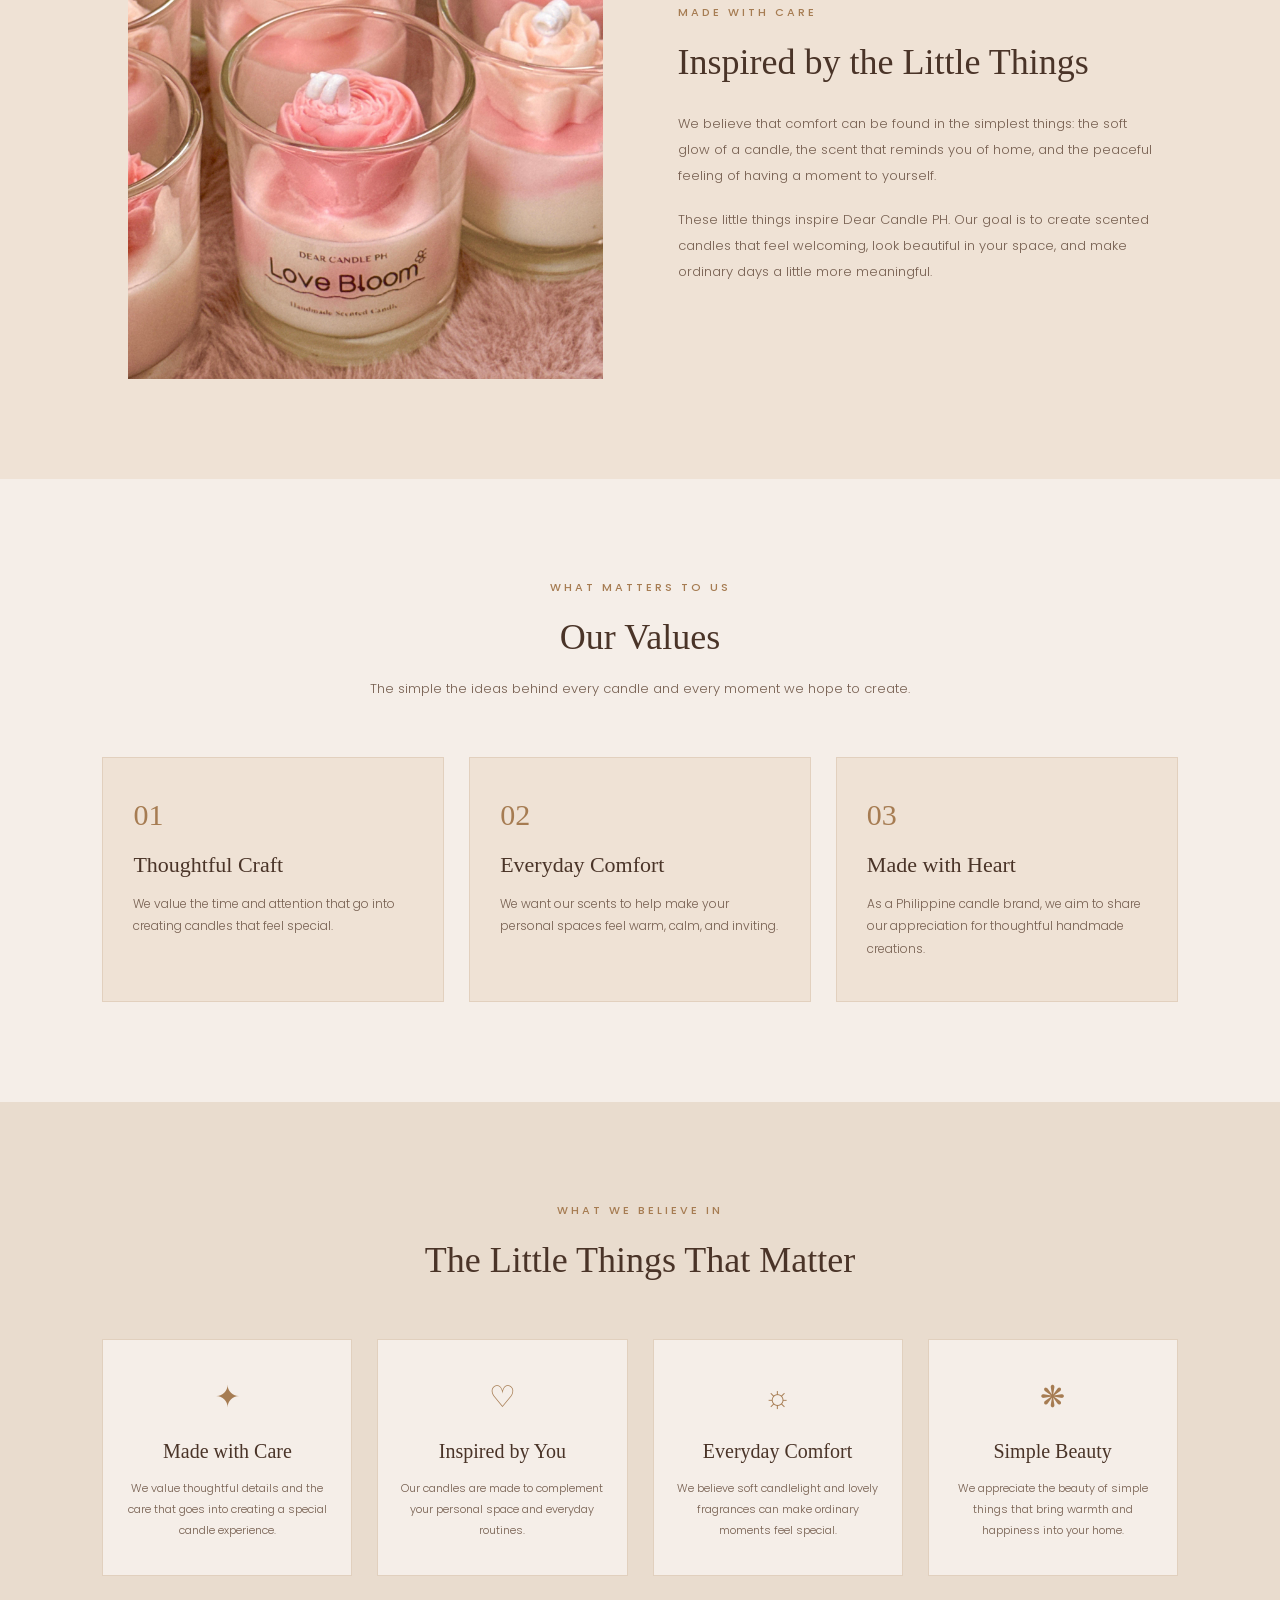
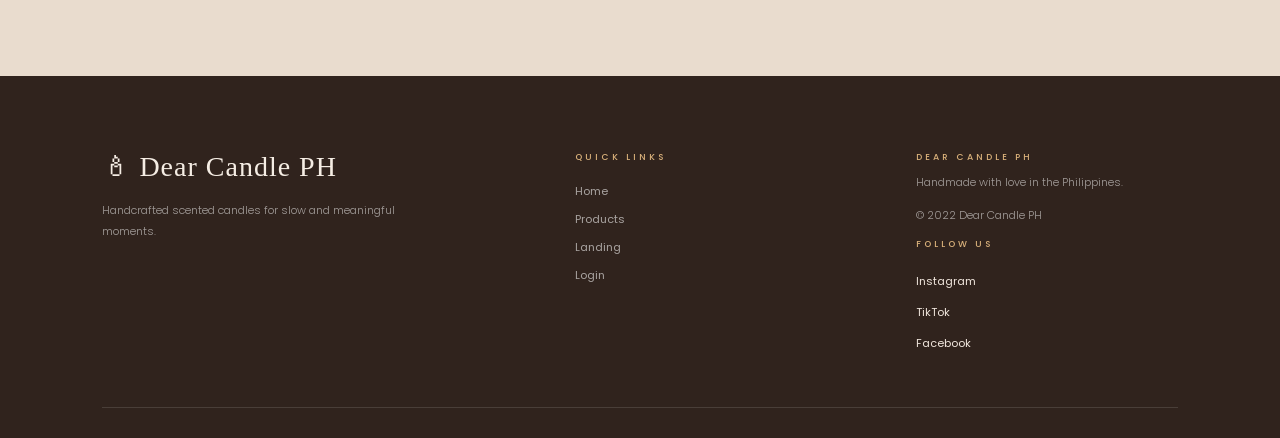
==== commit 4090e046: "footer soc med link attached" ====
--- a/About Us.html
+++ b/About Us.html
@@ -202,6 +202,7 @@
             </div>
 
             <div class="footer-contact">
+
                 <h4>
                     DEAR CANDLE PH
                 </h4>
@@ -217,9 +218,11 @@
                 <div class="footer-social">
 
                     <h4>FOLLOW US</h4>
-                    <a href="https://www.instagram.com/" target="_blank" rel="noopener noreferrer">Instagram</a>
-                    <a href="https://www.tiktok.com/" target="_blank" rel="noopener noreferrer">TikTok</a>
-                    <a href="https://www.facebook.com/" target="_blank" rel="noopener noreferrer">Facebook</a>
+                    
+                    <a href="https://www.instagram.com/dearcandleph?vrfl=cTR0cHY4enFmMDFh" target="_blank" rel="noopener noreferrer">Instagram</a>
+                    <a href="https://www.tiktok.com/@mmbyrash?_r=1&_d=secCgYIASAHKAESPgo8sHZfy0IIYzHArvG7hweTIu1LR%2BpzGYaY%2B0lzwmfnPu3jZCBomyGtmQn8uouo6fHbzQppr98DbElyfd%2FTGgA%3D&_svg=1&checksum=f89539a4568bd236147a3bbc3351ce7c590f8364697bb68c019b168ea6b780d2&item_author_type=2&panel_source_v2=share_panel&reflow_sign_scene=7&rgssign=8.1.w_f-CJrRpM7QNvFMLkdsPQ&sec_uid=MS4wLjABAAAASPgvlIW-87hR4TyVvj2tjvWiQmW5q6wKaQU5RFr9hKGjszwv3gndYzTUNGLu_CPy&sec_user_id=MS4wLjABAAAASFE3OiXRAobG9Y-3LVC0oqTwKBXwSSJF8V0X0dIA4ye1aFXgNGHIUYCuRnQOO8u5&share_app_id=1180&share_author_id=6580598117815648258&share_enter_from=others_homepage&share_link_id=941C1FBA-8200-4B85-9E51-288113DAB3B8&share_region=PH&share_scene=1&sharer_language=en&social_share_type=5&source=h5_t&timestamp=1791768556&tt_from=copy&u_code=ebh8i8j94798mi&ug_btm=b2878%2Cb5836&user_id=7314132227124626438&utm_campaign=client_share&utm_medium=ios&utm_source=copy" target="_blank" rel="noopener noreferrer">TikTok</a>
+                    <a href="https://www.facebook.com/candlesbyrash2022/" target="_blank" rel="noopener noreferrer">Facebook</a>
+        
                 </div>
             </div>
         </div>
--- a/About.css
+++ b/About.css
@@ -200,20 +200,22 @@
 
 .landing-btn {
     display: inline-block;
-    padding: 13px 27px;
-    background: #D8B07A;
-    color: #30231D;
+    padding: 15px 32px;
     border: 1px solid #D8B07A;
+    background: #A67C52;
+    color: #FFF8F0;
+    font-family: "Poppins", sans-serif;
+    font-size: 11px;
+    font-weight: 500;
+    letter-spacing: 1.5px;
     text-decoration: none;
-    font-size: 11px;
-    font-weight: 500;
-    letter-spacing: 1px;
-    transition: background .3s ease, color .3s ease;
+    text-transform: uppercase;
+    transition: background 0.3s ease, color 0.3s ease;
 }
 
 .landing-btn:hover {
-    background: transparent;
-    color: #F5EDE4;
+    background: #F5EEE8;
+    color: #4A3428;
 }
 
 .intro-section {
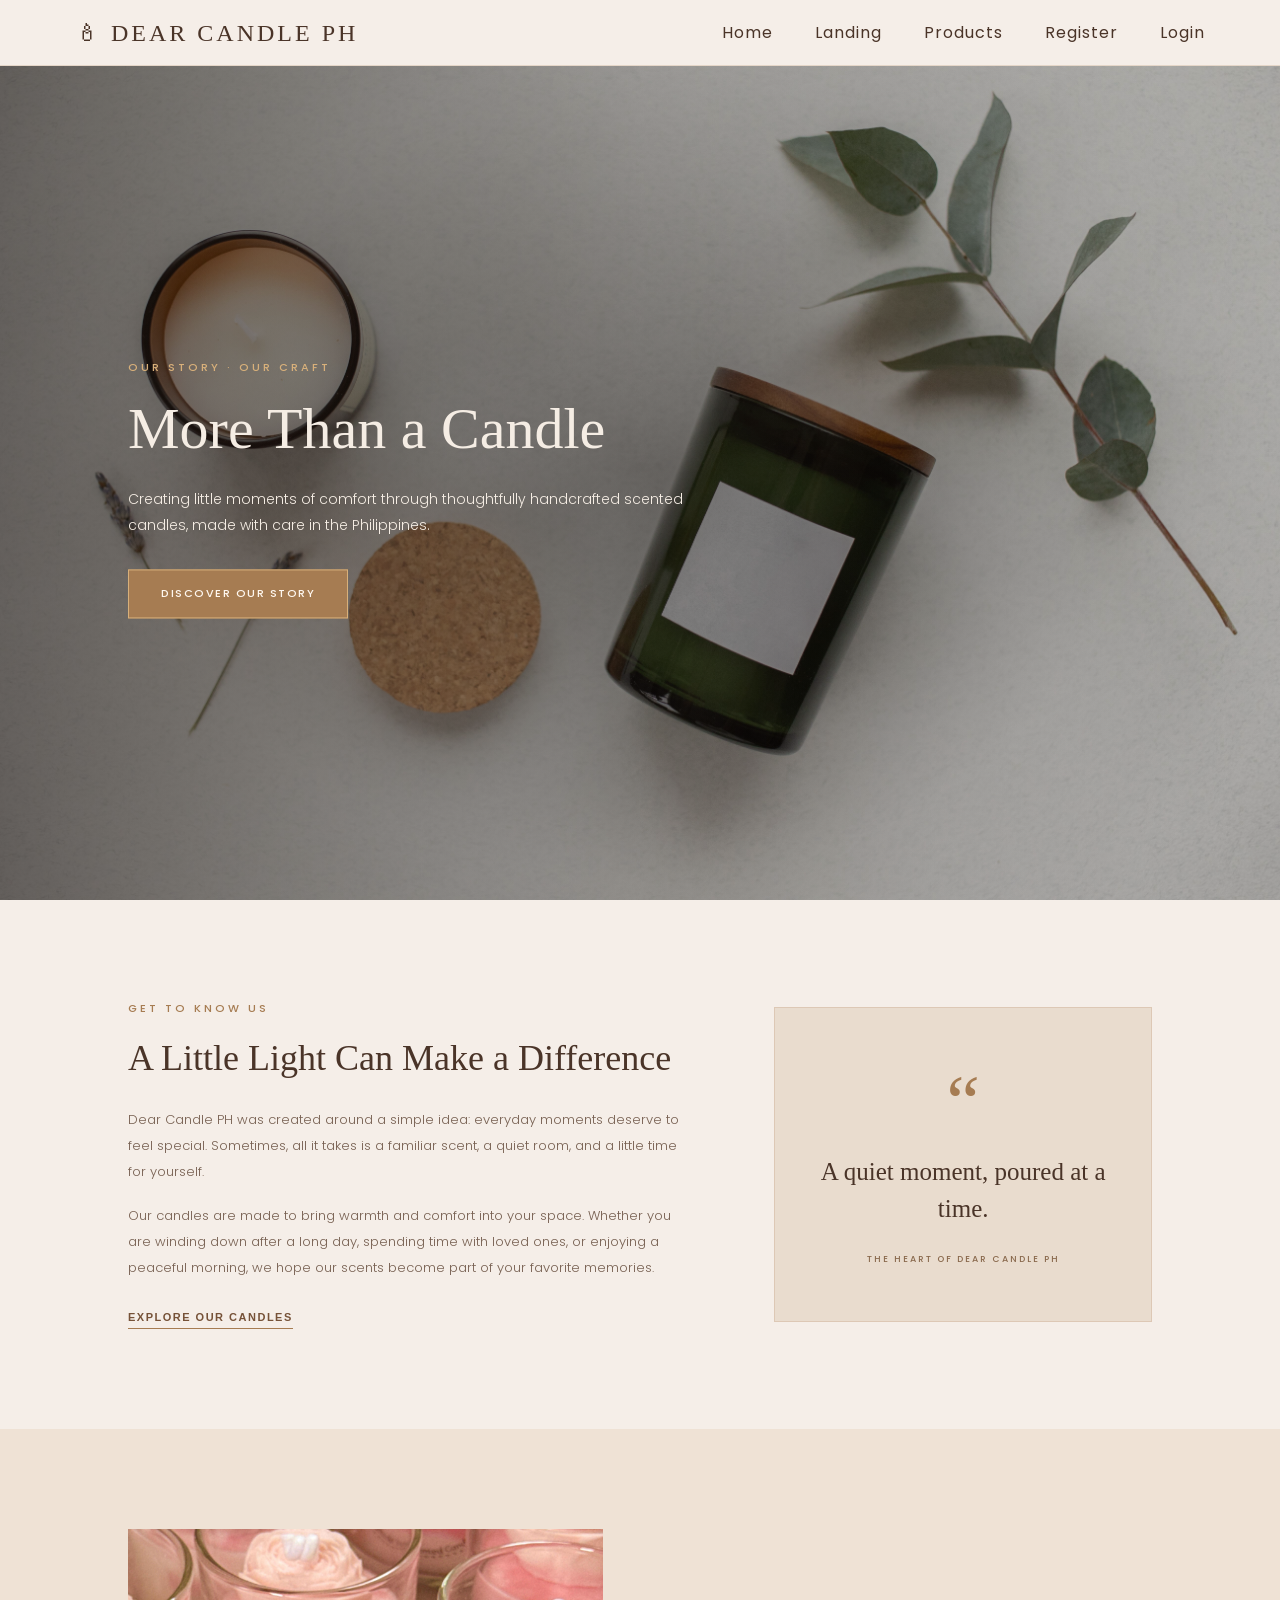
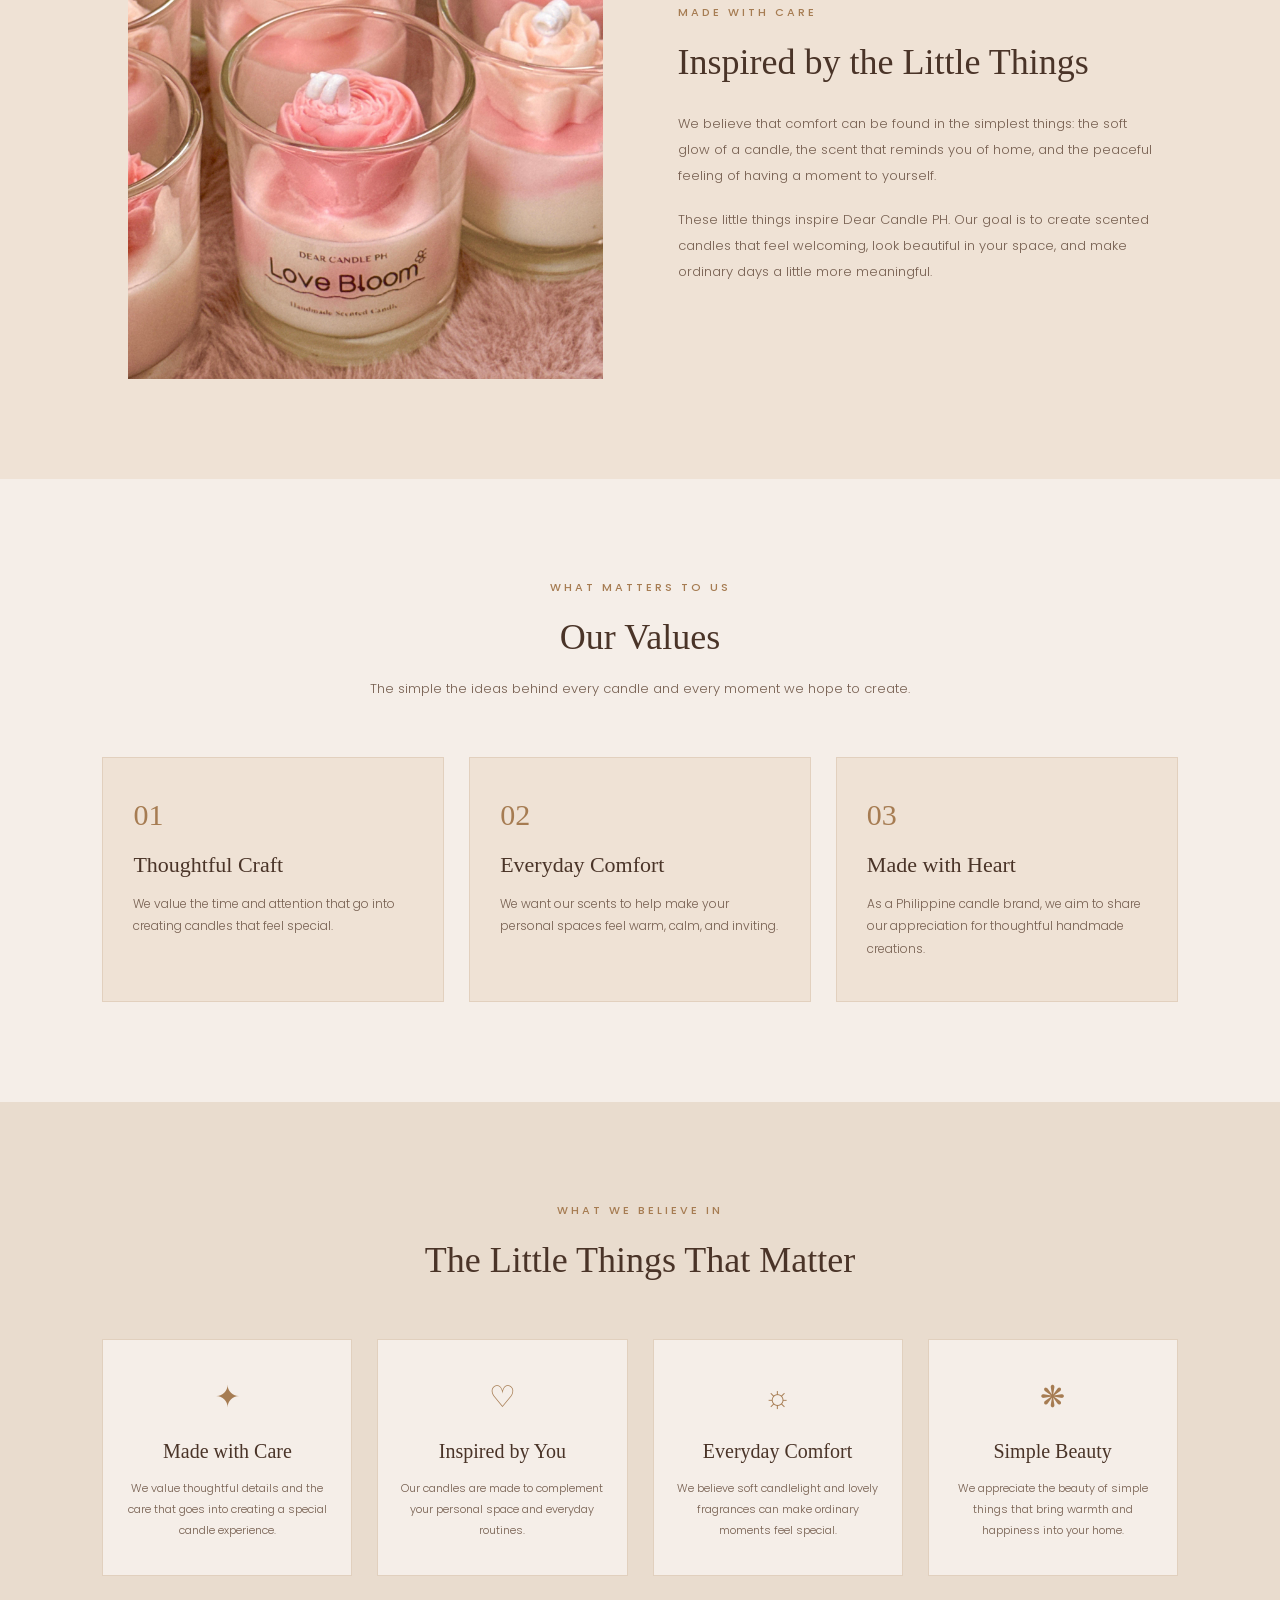
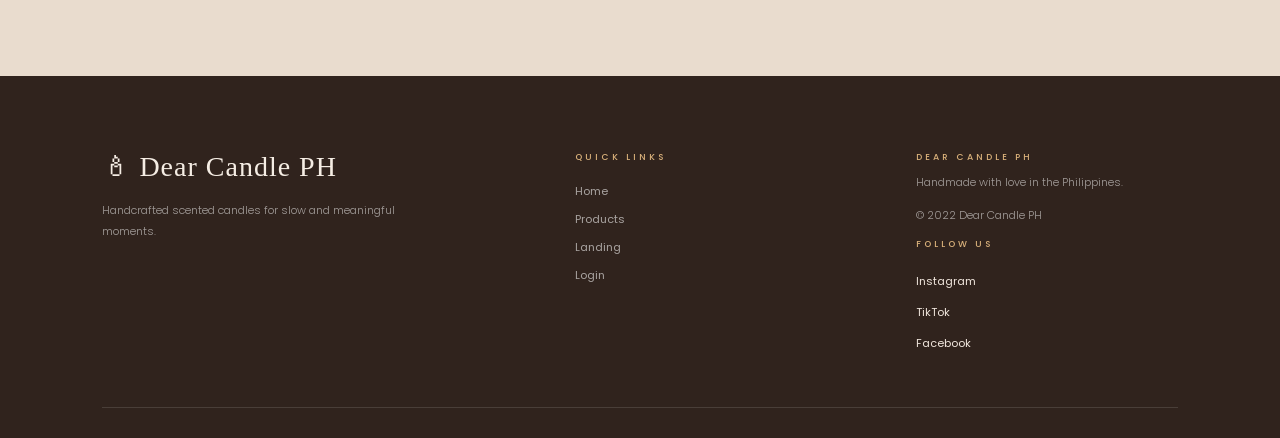
==== commit ec031057: "new changes" ====
--- a/About Us.html
+++ b/About Us.html
@@ -31,7 +31,6 @@
             <div class="landing-content">
                 <p class="brand-label">OUR STORY · OUR CRAFT</p>
                 <h1>More Than a Candle</h1>
-                <div class="title-line"></div>
                 <p class="hero-subtitle">
                     Creating little moments of comfort through thoughtfully
                     handcrafted scented candles, made with care in the Philippines.
--- a/About.css
+++ b/About.css
@@ -182,12 +182,7 @@
     margin-bottom: 22px;
 }
 
-.title-line {
-    width: 75px;
-    height: 3px;
-    background: #D8B07A;
-    margin-bottom: 25px;
-}
+
 
 .hero-subtitle {
     max-width: 560px;
@@ -581,4 +576,485 @@
 
 .footer-social a:hover {
     color: #D7A56D;
-}                                                                           +}                                                                           
+
+@media (max-width: 1200px) {
+    header {
+        padding: 20px 5%;
+        gap: 20px;
+    }
+
+    nav {
+        gap: 24px;
+    }
+
+    .landing-content {
+        left: 7%;
+        width: 86%;
+        max-width: 650px;
+    }
+
+    .landing-content h1 {
+        font-size: 52px;
+    }
+
+    .intro-section,
+    .story-section {
+        padding: 80px 7%;
+        gap: 45px;
+    }
+
+    .values-section,
+    .why-us {
+        padding: 80px 6%;
+    }
+
+    .values-grid {
+        gap: 20px;
+    }
+
+    .value-card {
+        padding: 30px 24px;
+    }
+
+    .features {
+        grid-template-columns: repeat(2, minmax(0, 1fr));
+        gap: 20px;
+    }
+
+    .footer-content {
+        gap: 40px;
+    }
+}
+
+@media (max-width: 900px) {
+    header {
+        padding: 18px 4%;
+        gap: 18px;
+    }
+
+    .logo h2 {
+        font-size: 19px;
+        letter-spacing: 2px;
+    }
+
+    nav {
+        gap: 14px;
+    }
+
+    nav a {
+        font-size: 12px;
+        letter-spacing: 0;
+    }
+
+    .landing {
+        height: 720px;
+        min-height: 0;
+        background-position: center;
+    }
+
+    .landing-content {
+        left: 6%;
+        width: 88%;
+        max-width: 600px;
+        transform: translateY(-25%);
+    }
+
+    .landing-content h1 {
+        font-size: 46px;
+        line-height: 1.2;
+    }
+
+    .brand-label,
+    .section-label {
+        font-size: 10px;
+        letter-spacing: 2px;
+        line-height: 1.8;
+    }
+
+    .hero-subtitle {
+        max-width: 500px;
+        font-size: 13px;
+    }
+
+    .intro-section,
+    .story-section {
+        grid-template-columns: minmax(0, 1fr);
+        gap: 35px;
+        padding: 70px 7%;
+    }
+
+    .intro-text h2,
+    .story-text h2,
+    .section-heading h2,
+    .why-heading h2 {
+        font-size: 32px;
+    }
+
+    .intro-quote {
+        padding: 40px 30px;
+    }
+
+    .story-image {
+        height: 380px;
+    }
+
+    .values-section,
+    .why-us {
+        padding: 70px 6%;
+    }
+
+    .section-heading {
+        margin-bottom: 40px;
+    }
+
+    .values-grid {
+        grid-template-columns: repeat(2, minmax(0, 1fr));
+        gap: 18px;
+    }
+
+    .value-card {
+        padding: 28px 22px;
+        min-width: 0;
+    }
+
+    .features {
+        grid-template-columns: repeat(2, minmax(0, 1fr));
+        gap: 18px;
+    }
+
+    .feature {
+        padding: 30px 20px;
+        min-width: 0;
+    }
+
+    footer {
+        padding: 60px 6% 30px;
+    }
+
+    .footer-content {
+        grid-template-columns: repeat(2, minmax(0, 1fr));
+        gap: 35px;
+    }
+}
+
+@media (max-width: 600px) {
+    header {
+        position: absolute;
+        top: 0;
+        left: 0;
+        width: 100%;
+        padding: 18px 12px;
+        flex-direction: column;
+        justify-content: center;
+        gap: 18px;
+    }
+
+    .logo {
+        align-items: center;
+    }
+
+    .logo h2 {
+        font-size: 17px;
+        letter-spacing: 1.5px;
+        text-align: center;
+    }
+
+    nav {
+        width: 100%;
+        display: flex;
+        justify-content: center;
+        flex-wrap: wrap;
+        gap: 12px 16px;
+    }
+
+    nav a {
+        font-size: 12px;
+    }
+
+    nav a::after {
+        bottom: -5px;
+        height: 2px;
+    }
+
+    .landing {
+        height: 700px;
+        min-height: 0;
+        background-size: cover;
+        background-position: 58% center;
+    }
+
+    .landing-content {
+        top: 54%;
+        left: 0;
+        width: 100%;
+        max-width: none;
+        padding: 0 22px;
+        transform: translateY(-20%);
+        text-align: center;
+    }
+
+    .landing-content .brand-label {
+        margin-bottom: 16px;
+        font-size: 9px;
+        letter-spacing: 2px;
+    }
+
+    .landing-content h1 {
+        margin-bottom: 20px;
+        font-size: clamp(34px, 9vw, 44px);
+        line-height: 1.2;
+        overflow-wrap: normal;
+    }
+
+    .title-line {
+        margin: 0 auto 22px;
+    }
+
+    .hero-subtitle {
+        max-width: 100%;
+        margin: 0 auto 25px;
+        font-size: 12px;
+        line-height: 1.9;
+    }
+
+    .landing-btn {
+        max-width: 100%;
+        padding: 13px 18px;
+        font-size: 10px;
+        letter-spacing: 1px;
+        text-align: center;
+    }
+
+    .intro-section,
+    .story-section {
+        grid-template-columns: minmax(0, 1fr);
+        gap: 30px;
+        padding: 55px 22px;
+    }
+
+    .intro-text h2,
+    .story-text h2,
+    .section-heading h2,
+    .why-heading h2 {
+        font-size: clamp(28px, 7.5vw, 34px);
+        line-height: 1.3;
+        margin-bottom: 20px;
+        overflow-wrap: anywhere;
+    }
+
+    .intro-text p:not(.section-label),
+    .story-text p:not(.section-label),
+    .section-heading > p:not(.section-label) {
+        font-size: 12px;
+        line-height: 1.9;
+    }
+
+    .text-btn {
+        font-size: 10px;
+        line-height: 1.8;
+    }
+
+    .intro-quote {
+        padding: 35px 22px;
+    }
+
+    .intro-quote span {
+        font-size: 60px;
+    }
+
+    .intro-quote h3 {
+        font-size: 23px;
+        line-height: 1.5;
+    }
+
+    .intro-quote p {
+        font-size: 8px;
+        letter-spacing: 1.5px;
+        line-height: 1.8;
+    }
+
+    .story-image {
+        width: 100%;
+        height: 280px;
+    }
+
+    .values-section,
+    .why-us {
+        padding: 55px 22px;
+    }
+
+    .section-heading {
+        margin-bottom: 30px;
+    }
+
+    .values-grid {
+        grid-template-columns: minmax(0, 1fr);
+        gap: 18px;
+    }
+
+    .value-card {
+        padding: 28px 24px;
+    }
+
+    .value-card span {
+        font-size: 27px;
+        margin-bottom: 14px;
+    }
+
+    .value-card h3 {
+        font-size: 21px;
+    }
+
+    .value-card p {
+        font-size: 12px;
+        line-height: 1.9;
+    }
+
+    .why-heading {
+        margin-bottom: 30px;
+    }
+
+    .features {
+        grid-template-columns: minmax(0, 1fr);
+        gap: 18px;
+    }
+
+    .feature {
+        padding: 28px 22px;
+    }
+
+    .feature-icon {
+        font-size: 28px;
+        margin-bottom: 15px;
+    }
+
+    .feature h3 {
+        font-size: 21px;
+    }
+
+    .feature p {
+        font-size: 12px;
+        line-height: 1.9;
+    }
+
+    footer {
+        padding: 48px 22px 25px;
+    }
+
+    .footer-content {
+        grid-template-columns: minmax(0, 1fr);
+        gap: 30px;
+        padding-bottom: 35px;
+    }
+
+    .footer-brand h2 {
+        font-size: 24px;
+        line-height: 1.4;
+    }
+
+    .footer-brand p,
+    .footer-contact p {
+        font-size: 12px;
+        line-height: 1.9;
+    }
+
+    .footer-links h4,
+    .footer-contact h4,
+    .footer-social h4 {
+        font-size: 9px;
+        letter-spacing: 2px;
+    }
+
+    .footer-links a,
+    .footer-social a {
+        font-size: 12px;
+    }
+
+    .footer-contact p:last-child {
+        font-size: 9px;
+    }
+}
+
+@media (max-width: 360px) {
+    header {
+        padding-left: 9px;
+        padding-right: 9px;
+    }
+
+    .logo h2 {
+        font-size: 15px;
+        letter-spacing: 1px;
+    }
+
+    nav {
+        gap: 11px 13px;
+    }
+
+    nav a {
+        font-size: 11px;
+    }
+
+    .landing {
+        height: 680px;
+        background-position: 60% center;
+    }
+
+    .landing-content {
+        top: 53%;
+        padding: 0 16px;
+        transform: translateY(-15%);
+    }
+
+    .landing-content h1 {
+        font-size: 33px;
+    }
+
+    .landing-content .brand-label {
+        font-size: 8px;
+        letter-spacing: 1.5px;
+    }
+
+    .hero-subtitle {
+        font-size: 11px;
+    }
+
+    .landing-btn {
+        padding: 12px 14px;
+        font-size: 9px;
+    }
+
+    .intro-section,
+    .story-section {
+        padding: 45px 17px;
+    }
+
+    .intro-text h2,
+    .story-text h2,
+    .section-heading h2,
+    .why-heading h2 {
+        font-size: 28px;
+    }
+
+    .intro-quote {
+        padding: 30px 18px;
+    }
+
+    .story-image {
+        height: 240px;
+    }
+
+    .values-section,
+    .why-us {
+        padding: 45px 17px;
+    }
+
+    .value-card,
+    .feature {
+        padding: 25px 18px;
+    }
+
+    footer {
+        padding: 42px 18px 22px;
+    }
+}
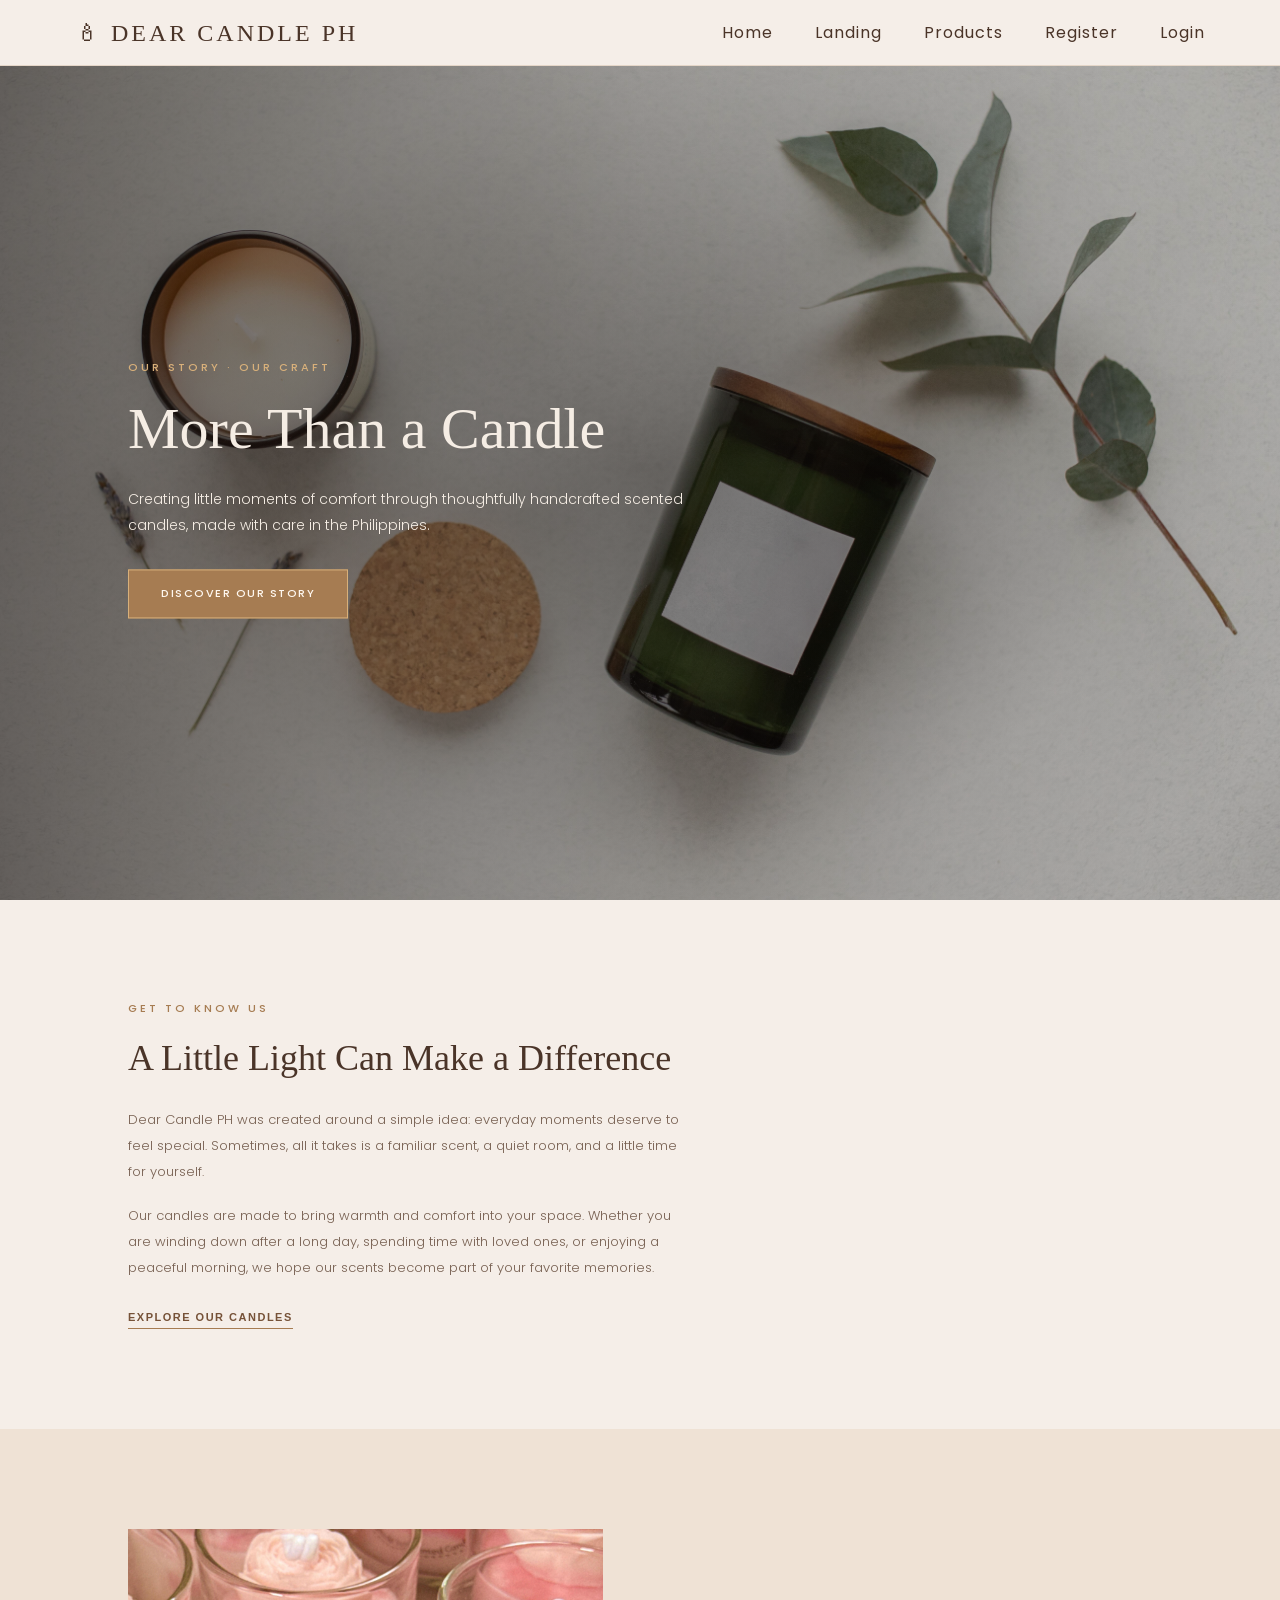
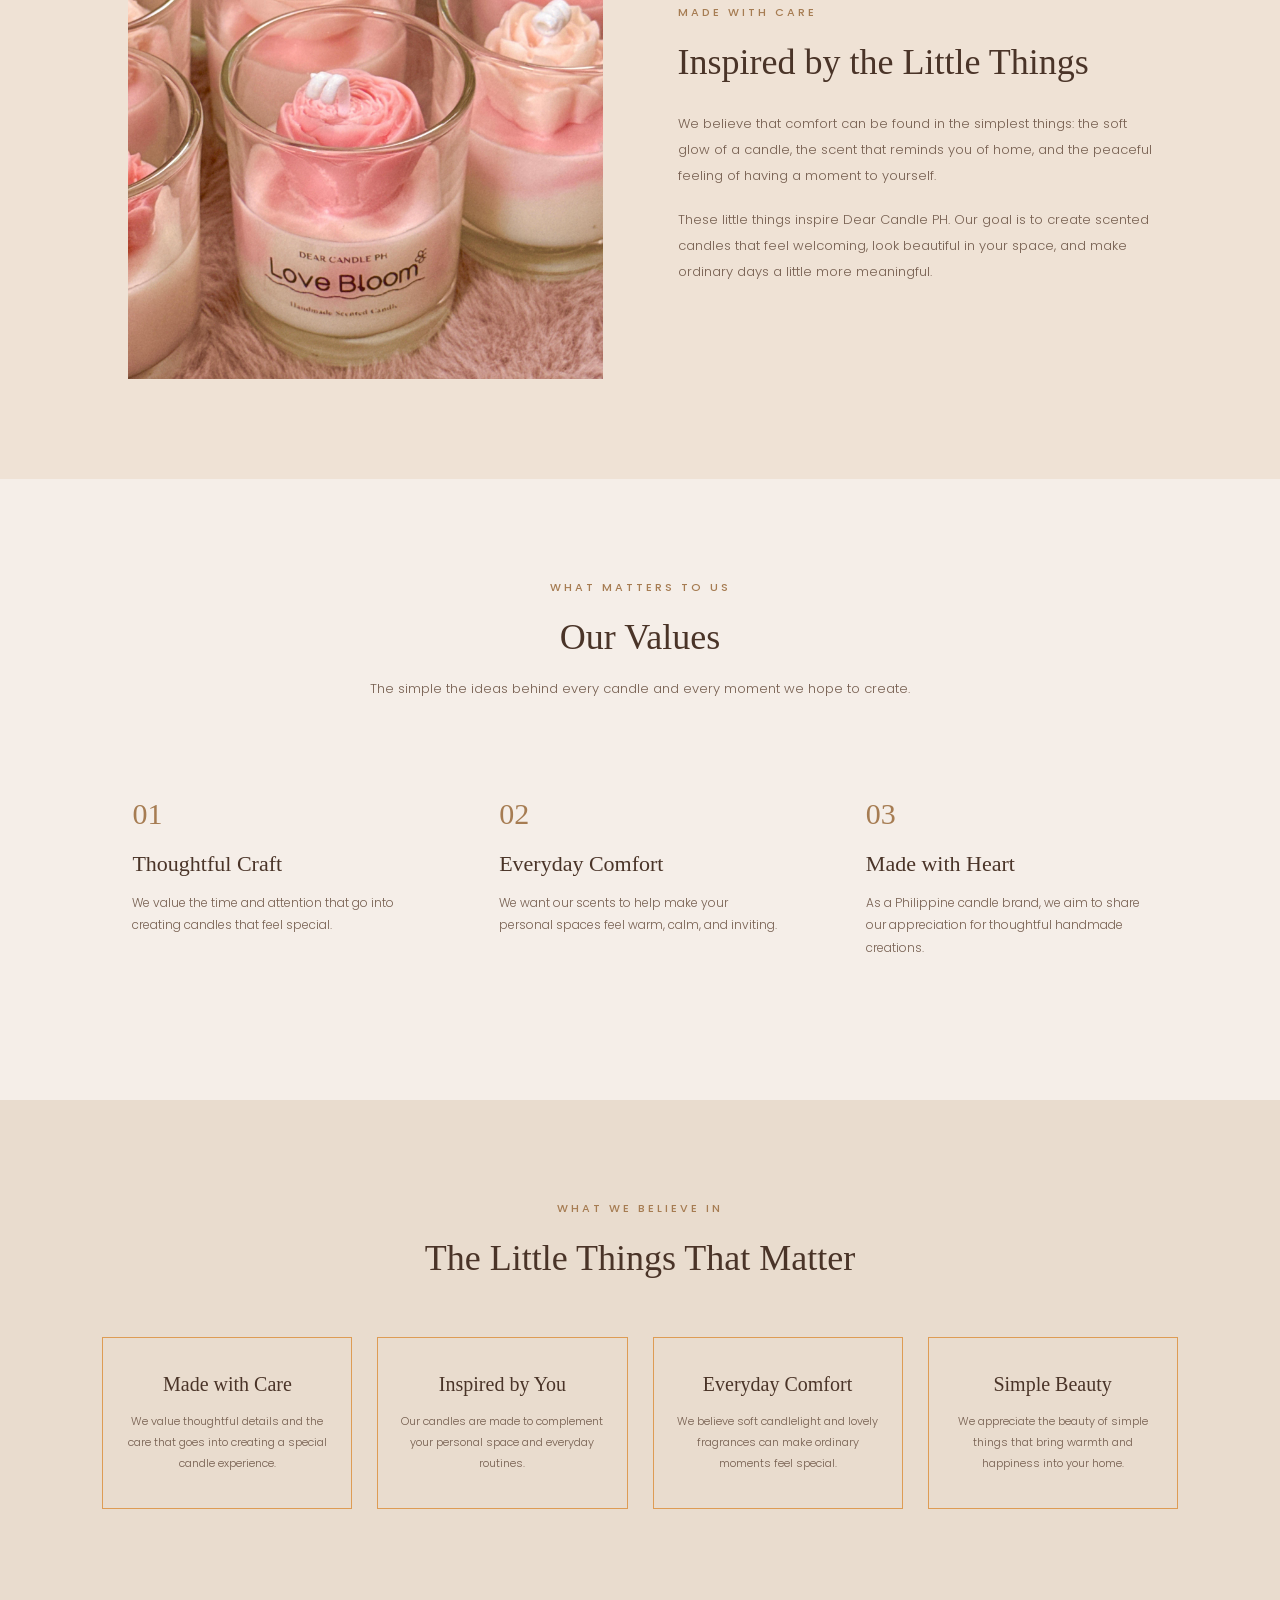
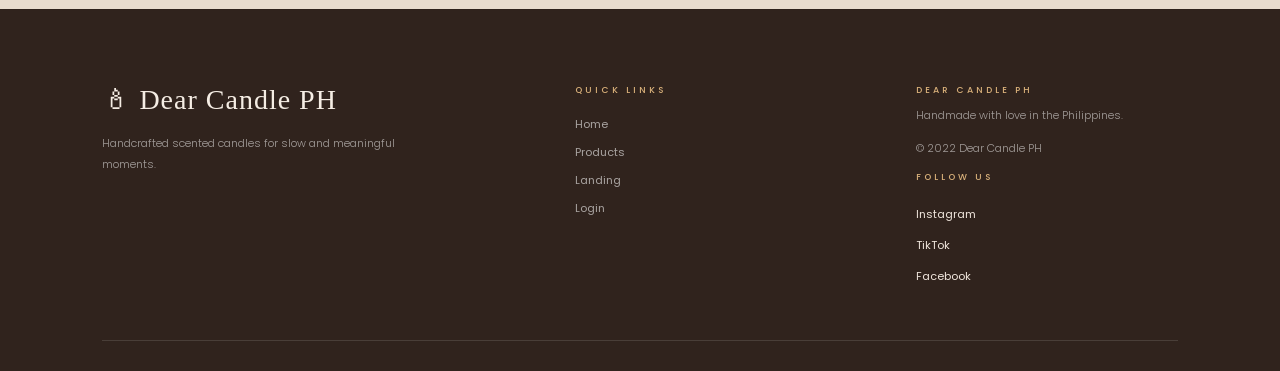
==== commit 492ef8e4: "adjust style" ====
--- a/About Us.html
+++ b/About Us.html
@@ -56,16 +56,11 @@
                 </p>
                 <a href="Products.html" class="text-btn">EXPLORE OUR CANDLES</a>
             </div>
-            <div class="intro-quote">
-                <span>“</span>
-                <h3>A quiet moment, poured at a time.</h3>
-                <p>THE HEART OF DEAR CANDLE PH</p>
-            </div>
         </section>
 
         <section class="story-section">
             <div class="story-image">
-                <img src="ABSTORY.jpg" alt="Warm and peaceful candle inspired atmosphere">
+                <img src="Images/ABSTORY.jpg" alt="Warm and peaceful candle inspired atmosphere">
             </div>
 
             <div class="story-text">
@@ -133,25 +128,21 @@
             <div class="features">
 
                 <div class="feature">
-                    <div class="feature-icon">✦</div>
                         <h3>Made with Care</h3>
                         <p>We value thoughtful details and the care that goes into creating a special candle experience.</p>
                 </div>
 
                 <div class="feature">
-                    <div class="feature-icon">♡</div>
                         <h3>Inspired by You</h3>
                         <p>Our candles are made to complement your personal space and everyday routines.</p>
                 </div>
 
                 <div class="feature">
-                    <div class="feature-icon">☼</div>
                         <h3>Everyday Comfort</h3>
                         <p>We believe soft candlelight and lovely fragrances can make ordinary moments feel special.</p>
                 </div>
 
                 <div class="feature">
-                    <div class="feature-icon">❋</div>
                         <h3>Simple Beauty</h3>
                         <p>We appreciate the beauty of simple things that bring warmth and happiness into your home.</p>
                 </div>
--- a/About.css
+++ b/About.css
@@ -23,7 +23,7 @@
     position: relative;
     height: 100vh;
     min-height: 700px;
-    background-image: url("ABOUTBG.jpg");
+    background-image: url("Images/ABOUTBG.jpg");
     background-size: cover;
     background-position: center;
     background-repeat: no-repeat;
@@ -260,37 +260,6 @@
     color: #A67C52;
 }
 
-.intro-quote {
-    background: #E9DCCE;
-    padding: 55px 40px;
-    text-align: center;
-    border: 1px solid #DDC8B5;
-}
-
-.intro-quote span {
-    display: block;
-    font-family: "Playfair Display", serif;
-    color: #A67C52;
-    font-size: 75px;
-    line-height: 1;
-}
-
-.intro-quote h3 {
-    font-family: "Playfair Display", serif;
-    color: #4A3428;
-    font-size: 25px;
-    font-weight: 500;
-    line-height: 1.5;
-    margin: 15px 0 25px;
-}
-
-.intro-quote p {
-    color: #8A6A4E;
-    font-size: 9px;
-    font-weight: 500;
-    letter-spacing: 2px;
-}
-
 .story-section {
     padding: 100px 10%;
     display: grid;
@@ -345,8 +314,6 @@
 
 .value-card {
     padding: 40px 30px;
-    background: #EFE2D5;
-    border: 1px solid #E2D0BE;
 }
 
 .value-card span {
@@ -397,14 +364,7 @@
 .feature {
     padding: 35px 22px;
     text-align: center;
-    background: #F5EEE8;
-    border: 1px solid #E1D0BE;
-}
-
-.feature-icon {
-    color: #A67C52;
-    font-size: 30px;
-    margin-bottom: 20px;
+    border: 1px solid #db862bbd;
 }
 
 .feature h3 {
